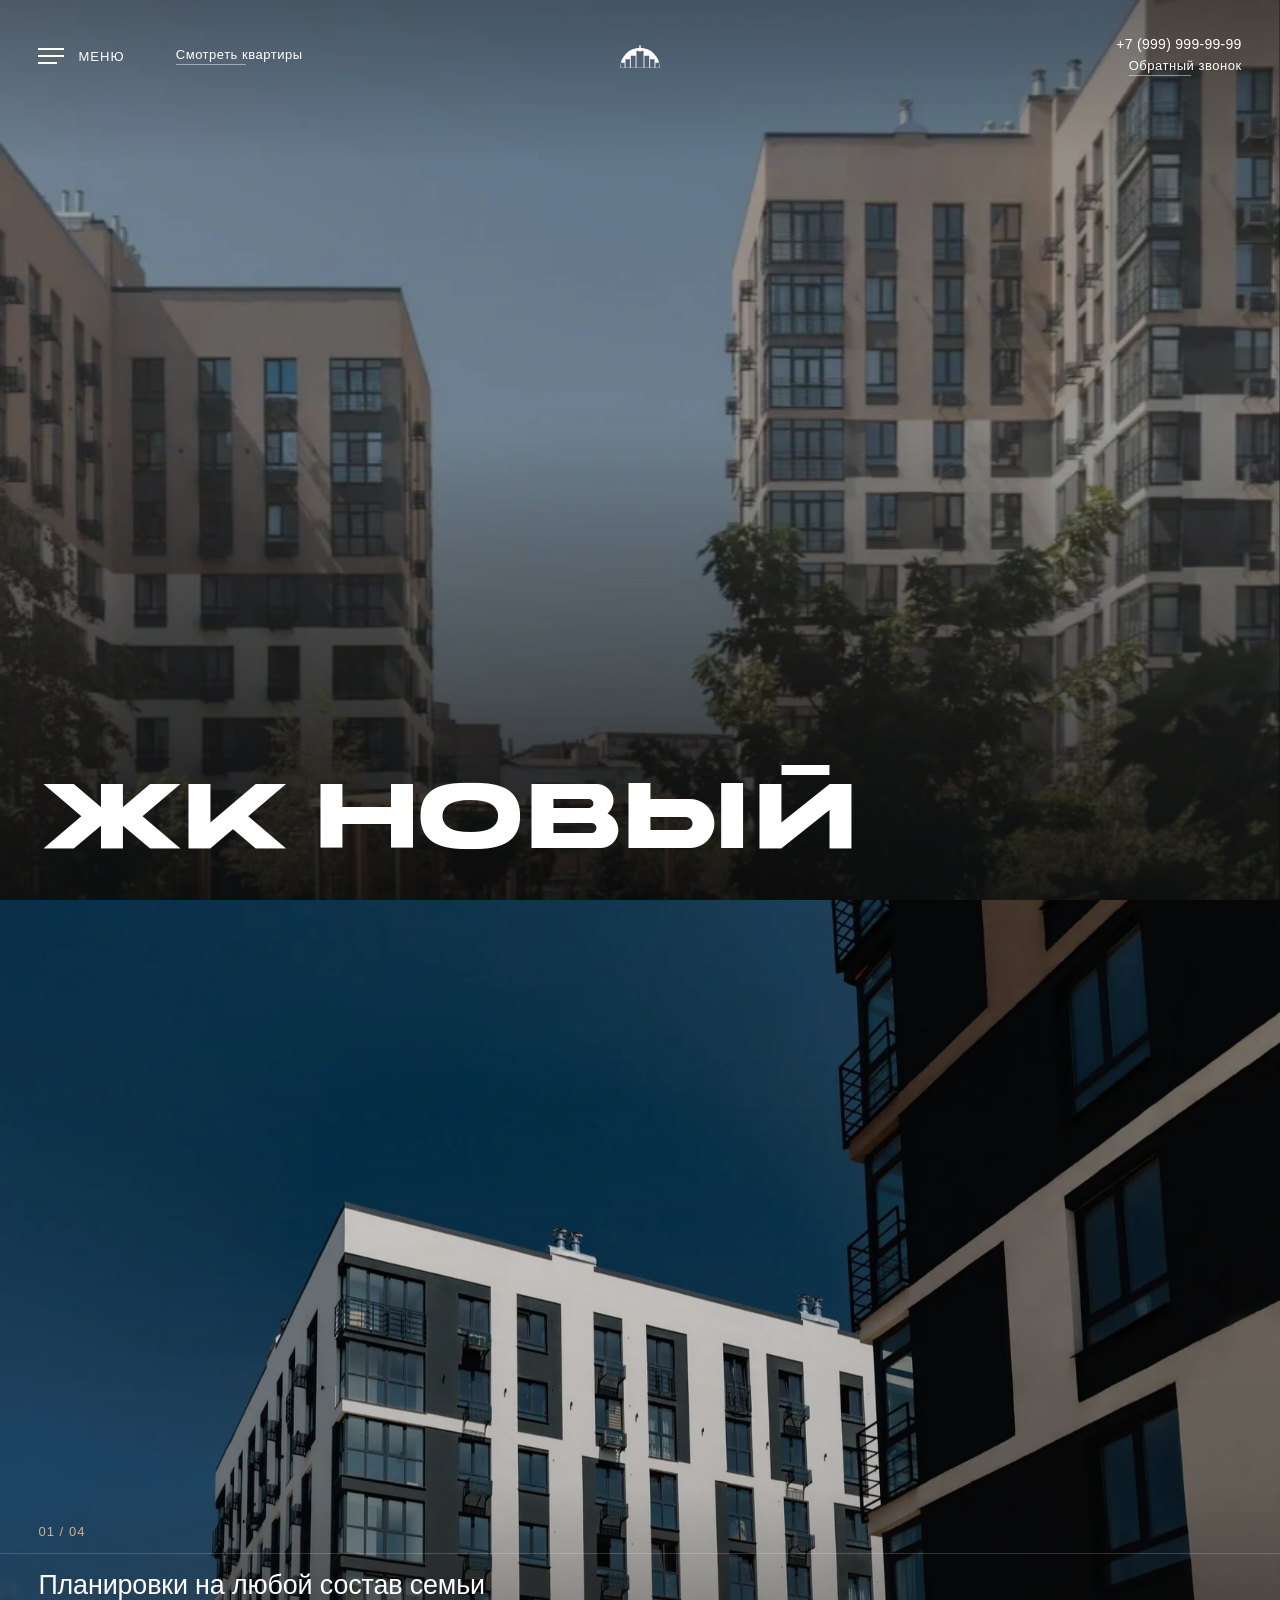
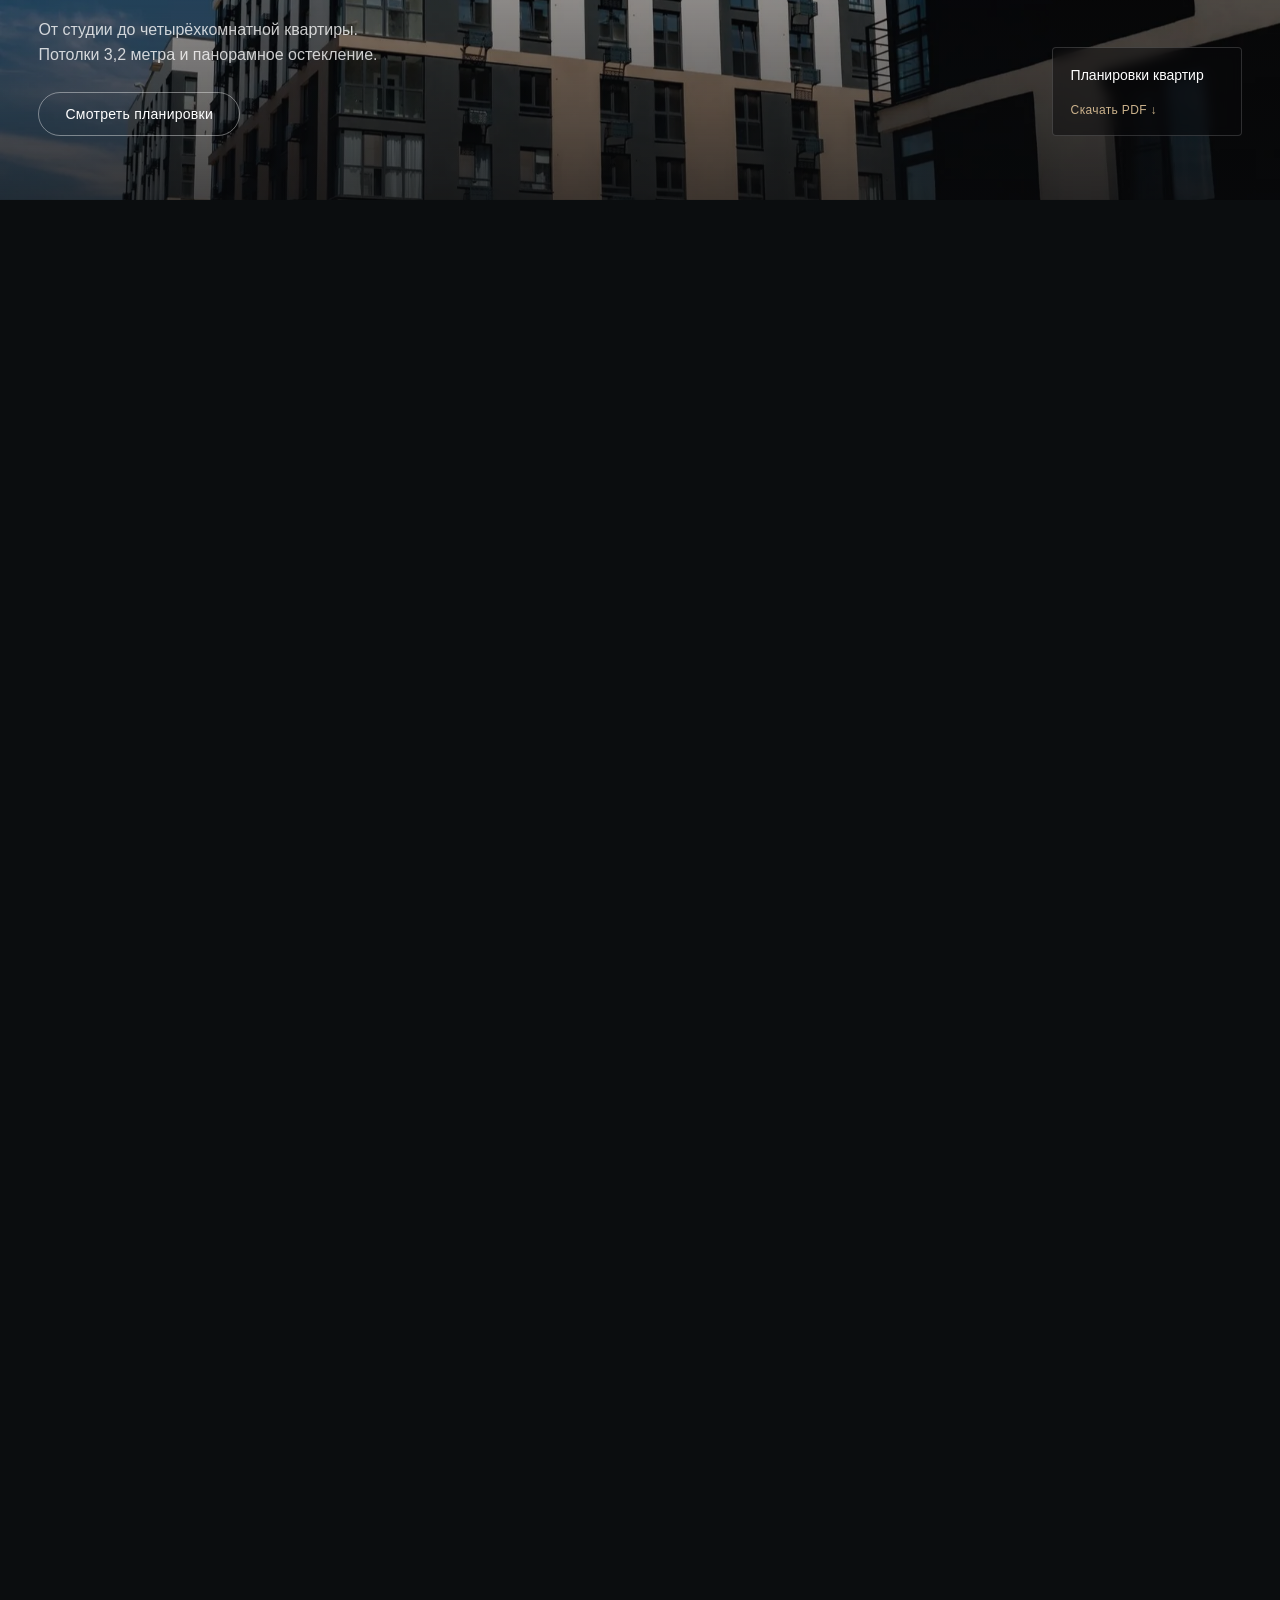
==== index.html @ 012fecab "Fix rule line position: put it back next to the index number Pulling the line out into a standalone " ====
<!DOCTYPE html>
<html lang="ru">
<head>
<meta charset="UTF-8">
<meta name="viewport" content="width=device-width, initial-scale=1.0">
<title>ЖК Новый</title>
<link rel="preconnect" href="https://fonts.googleapis.com">
<link rel="preconnect" href="https://fonts.gstatic.com" crossorigin>
<link href="https://fonts.googleapis.com/css2?family=Oswald:wght@400;500;700&display=swap" rel="stylesheet">
<link rel="stylesheet" href="css/style.css?v=14">
</head>
<body>

<section class="hero">
  <div class="hero__media">
    <img src="images/hero.webp" alt="ЖК Новый" class="hero__img">
    <div class="hero__overlay"></div>
  </div>

  <header class="header">
    <div class="header__group header__group--left reveal" style="--reveal-delay: 0.05s">
      <button class="menu-toggle" type="button" aria-label="Открыть меню">
        <span class="burger">
          <span class="burger__line"></span>
          <span class="burger__line"></span>
          <span class="burger__line"></span>
        </span>
        <span class="header__menu-label">Меню</span>
      </button>

      <a href="#apartments" class="header__link header__link--nav">Смотреть квартиры</a>
    </div>

    <a href="#" class="header__logo reveal" style="--reveal-delay: 0.15s" aria-label="ЖК Новый — на главную">
      <svg viewBox="0 0 100 60" fill="none" xmlns="http://www.w3.org/2000/svg">
        <mask id="skylineMask">
          <rect width="100" height="60" fill="#fff"/>
          <rect x="42" y="18" width="16" height="38" fill="#000"/>
          <rect x="29" y="29" width="11" height="27" fill="#000"/>
          <rect x="60" y="29" width="11" height="27" fill="#000"/>
          <rect x="17" y="37" width="10" height="19" fill="#000"/>
          <rect x="73" y="37" width="10" height="19" fill="#000"/>
          <rect x="6" y="45" width="9" height="11" fill="#000"/>
          <rect x="85" y="45" width="9" height="11" fill="#000"/>
        </mask>
        <path d="M5,56 A45,45 0 0 1 95,56 Z" fill="currentColor" mask="url(#skylineMask)"/>
        <rect x="48.5" y="5" width="3" height="15" fill="currentColor"/>
      </svg>
    </a>

    <div class="header__group header__group--right reveal" style="--reveal-delay: 0.05s">
      <a href="tel:+79999999999" class="header__phone">+7 (999) 999-99-99</a>
      <a href="#callback" class="header__link header__link--callback">Обратный звонок</a>
    </div>
  </header>

  <div class="hero__bottom">
    <h1 class="hero__title reveal" style="--reveal-delay: 0.25s">ЖК Новый</h1>
  </div>
</section>

<section class="scenes" id="scenes">
  <div class="scenes__viewport">

    <div class="scenes__photos">
      <div class="scene-photo" data-scene="0">
        <img src="images/scene-apartments.webp" alt="Фасад ЖК Новый" class="scene-photo__img">
      </div>
      <div class="scene-photo" data-scene="1">
        <img src="images/scene-courtyard.webp" alt="Двор ЖК Новый" class="scene-photo__img">
      </div>
      <div class="scene-photo" data-scene="2">
        <img src="images/scene-infrastructure.webp" alt="Лобби ЖК Новый" class="scene-photo__img">
      </div>
      <div class="scene-photo" data-scene="3">
        <img src="images/scene-location.webp" alt="Вид на комплекс ЖК Новый" class="scene-photo__img">
      </div>
      <div class="scenes__photos-overlay"></div>
    </div>

    <div class="scenes__info">
      <div class="scene-info" data-scene="0">
        <span class="scene-info__index">01 / 04</span>
        <span class="scene-info__rule"><span class="scene-info__rule-fill"></span></span>
        <h2 class="scene-info__title">Планировки на любой состав семьи</h2>
        <p class="scene-info__text">От студии до четырёхкомнатной квартиры. Потолки 3,2 метра и панорамное остекление.</p>
        <a href="#" class="scene-info__cta">Смотреть планировки</a>
      </div>
      <div class="scene-info" data-scene="1">
        <span class="scene-info__index">02 / 04</span>
        <span class="scene-info__rule"><span class="scene-info__rule-fill"></span></span>
        <h2 class="scene-info__title">Двор без машин</h2>
        <p class="scene-info__text">Закрытая территория, детские и спортивные площадки, променад и зоны отдыха под навесом.</p>
        <a href="#" class="scene-info__cta">Смотреть благоустройство</a>
      </div>
      <div class="scene-info" data-scene="2">
        <span class="scene-info__index">03 / 04</span>
        <span class="scene-info__rule"><span class="scene-info__rule-fill"></span></span>
        <h2 class="scene-info__title">Всё необходимое рядом</h2>
        <p class="scene-info__text">Школа и детский сад во дворе, супермаркет на первых этажах, фитнес-клуб и подземный паркинг.</p>
        <a href="#" class="scene-info__cta">Смотреть инфраструктуру</a>
      </div>
      <div class="scene-info" data-scene="3">
        <span class="scene-info__index">04 / 04</span>
        <span class="scene-info__rule"><span class="scene-info__rule-fill"></span></span>
        <h2 class="scene-info__title">В десяти минутах от центра</h2>
        <p class="scene-info__text">Рядом парк, набережная и станция метро — удобный выезд на три вылетные магистрали.</p>
        <a href="#" class="scene-info__cta">Смотреть на карте</a>
      </div>
    </div>

    <div class="scenes__cards">
      <a href="#" class="scene-card" data-scene="0">
        <span class="scene-card__title">Планировки квартир</span>
        <span class="scene-card__link">Скачать PDF ↓</span>
      </a>
      <a href="#" class="scene-card" data-scene="1">
        <span class="scene-card__title">Генплан двора</span>
        <span class="scene-card__link">Скачать PDF ↓</span>
      </a>
      <a href="#" class="scene-card" data-scene="2">
        <span class="scene-card__title">Социальные объекты</span>
        <span class="scene-card__link">Скачать PDF ↓</span>
      </a>
      <a href="#" class="scene-card" data-scene="3">
        <span class="scene-card__title">Схема проезда</span>
        <span class="scene-card__link">Скачать PDF ↓</span>
      </a>
    </div>

  </div>
</section>

<script src="js/script.js?v=14"></script>
</body>
</html>
---- css/style.css ----
@font-face {
  font-family: 'Onder';
  src: url('../fonts/Onder-Regular.woff2') format('woff2'),
       url('../fonts/Onder-Regular.woff') format('woff');
  font-weight: 400;
  font-style: normal;
  font-display: swap;
}

@font-face {
  font-family: 'Gilroy';
  src: url('../fonts/Gilroy-Regular.woff2') format('woff2'),
       url('../fonts/Gilroy-Regular.woff') format('woff');
  font-weight: 400;
  font-style: normal;
  font-display: swap;
}

@font-face {
  font-family: 'Gilroy';
  src: url('../fonts/Gilroy-Medium.woff2') format('woff2'),
       url('../fonts/Gilroy-Medium.woff') format('woff');
  font-weight: 500;
  font-style: normal;
  font-display: swap;
}

:root {
  --color-white: #ffffff;
  --color-black: #0b0d0f;
  --color-stone: #cbb28c;
  --font-heading: 'Onder', 'Oswald', 'Arial Narrow', sans-serif;
  --font-body: 'Gilroy', -apple-system, BlinkMacSystemFont, 'Segoe UI', sans-serif;
  --container-pad: clamp(20px, 3vw, 48px);
  --ease-out: cubic-bezier(0.16, 1, 0.3, 1);
}

* {
  margin: 0;
  padding: 0;
  box-sizing: border-box;
}

html {
  width: 100%;
  overflow-x: hidden;
}

body {
  font-family: var(--font-body);
  background: var(--color-black);
  color: var(--color-white);
  -webkit-font-smoothing: antialiased;
}

a {
  color: inherit;
  text-decoration: none;
}

button {
  font: inherit;
  color: inherit;
  background: none;
  border: none;
  cursor: pointer;
}

:focus-visible {
  outline: 2px solid var(--color-stone);
  outline-offset: 4px;
}

.hero {
  position: relative;
  min-height: 100vh;
  display: flex;
  flex-direction: column;
  justify-content: flex-end;
  overflow: hidden;
}

.hero__media {
  position: absolute;
  inset: 0;
  z-index: 0;
}

.hero__img {
  width: 100%;
  height: 100%;
  object-fit: cover;
  object-position: center 20%;
  transform: scale(1.08);
  animation: kenburns 22s var(--ease-out) forwards;
}

@media (max-width: 680px) {
  .hero__img {
    object-position: 70% 30%;
  }
}

@keyframes kenburns {
  from {
    transform: scale(1.08);
  }
  to {
    transform: scale(1);
  }
}

.hero__overlay {
  position: absolute;
  inset: 0;
  background:
    radial-gradient(120% 90% at 50% 100%, rgba(0, 0, 0, 0.32), rgba(0, 0, 0, 0) 60%),
    linear-gradient(
      to top,
      rgba(8, 9, 11, 0.72) 0%,
      rgba(8, 9, 11, 0.32) 24%,
      rgba(8, 9, 11, 0) 52%
    ),
    linear-gradient(to bottom, rgba(0, 0, 0, 0.28) 0%, rgba(0, 0, 0, 0) 18%);
}

@media (prefers-reduced-motion: reduce) {
  .hero__img {
    animation: none;
    transform: scale(1);
  }
}

.header {
  position: absolute;
  top: 0;
  left: 0;
  right: 0;
  z-index: 2;
  display: flex;
  align-items: center;
  justify-content: space-between;
  gap: 24px;
  padding: clamp(20px, 3vw, 36px) var(--container-pad) 0;
}

.header__group {
  display: flex;
  align-items: center;
  gap: clamp(24px, 4vw, 56px);
  flex: 1;
}

.header__group--right {
  justify-content: flex-end;
  text-align: right;
}

.menu-toggle {
  display: flex;
  align-items: center;
  gap: 14px;
}

.burger {
  display: flex;
  flex-direction: column;
  justify-content: center;
  gap: 5px;
  width: 26px;
}

.burger__line {
  display: block;
  height: 2px;
  width: 100%;
  background: var(--color-white);
}

.burger__line:last-child {
  width: 70%;
}

.header__menu-label {
  font-size: 13px;
  font-weight: 500;
  letter-spacing: 0.08em;
  text-transform: uppercase;
}

.header__link {
  position: relative;
  display: inline-block;
  font-size: 13px;
  font-weight: 500;
  letter-spacing: 0.04em;
  white-space: nowrap;
  padding-bottom: 3px;
}

.header__link::after {
  content: '';
  position: absolute;
  left: 0;
  right: 0;
  bottom: 0;
  height: 1px;
  background: currentColor;
  transform: scaleX(0.55);
  transform-origin: left;
  opacity: 0.45;
  transition: transform 0.35s var(--ease-out), opacity 0.35s var(--ease-out), background-color 0.35s ease;
}

.header__link:hover::after,
.header__link:focus-visible::after {
  transform: scaleX(1);
  opacity: 1;
  background: var(--color-stone);
}

.header__link--nav {
  display: none;
}

@media (min-width: 680px) {
  .header__link--nav {
    display: inline-block;
  }
}

.header__logo {
  flex-shrink: 0;
  color: var(--color-white);
  display: flex;
  align-items: center;
  transition: color 0.3s ease, transform 0.3s var(--ease-out);
}

.header__logo:hover,
.header__logo:focus-visible {
  color: var(--color-stone);
  transform: translateY(-1px);
}

.header__logo svg {
  width: clamp(32px, 4vw, 44px);
  height: auto;
}

.menu-toggle {
  transition: color 0.3s ease;
}

.menu-toggle:hover,
.menu-toggle:focus-visible {
  color: var(--color-stone);
}

.menu-toggle:hover .burger__line,
.menu-toggle:focus-visible .burger__line {
  background: var(--color-stone);
}

.burger__line {
  transition: background-color 0.3s ease;
}

.header__phone {
  font-size: 14px;
  font-weight: 500;
  letter-spacing: 0.02em;
  white-space: nowrap;
}

.header__group--right .header__phone {
  display: block;
}

.header__group--right .header__link--callback {
  display: none;
}

@media (min-width: 560px) {
  .header__group--right {
    flex-direction: column;
    align-items: flex-end;
    gap: 6px;
  }

  .header__group--right .header__link--callback {
    display: inline-block;
  }
}

.hero__bottom {
  position: relative;
  z-index: 1;
  padding: 0 var(--container-pad) clamp(28px, 5vw, 56px);
}

.hero__title {
  font-family: var(--font-heading);
  font-weight: 400;
  text-transform: uppercase;
  color: var(--color-white);
  line-height: 0.86;
  letter-spacing: -0.01em;
  font-size: clamp(18px, 4.3vw, 96px);
  white-space: nowrap;
}

.reveal {
  opacity: 0;
  transform: translateY(18px);
  animation: reveal 0.9s var(--ease-out) forwards;
  animation-delay: var(--reveal-delay, 0s);
}

@keyframes reveal {
  to {
    opacity: 1;
    transform: translateY(0);
  }
}

@media (prefers-reduced-motion: reduce) {
  .reveal {
    opacity: 1;
    transform: none;
    animation: none;
  }
}

.scenes {
  position: relative;
  background: var(--color-black);
}

.scenes__viewport {
  position: relative;
  display: grid;
  grid-template-columns: 1fr;
  grid-template-rows: repeat(4, 100vh);
}

/* Base/fallback (no JS, or prefers-reduced-motion): a simple grid where each
   scene's photo and text share one row and overlap within it — four plain
   stacked full-height sections, nothing pinned or animated. The enhanced
   pinned+sliding version below only switches on once JS confirms motion
   is wanted. */
.scenes__photos,
.scenes__info,
.scenes__cards {
  display: contents;
}

[data-scene="0"] { grid-row: 1; grid-column: 1; }
[data-scene="1"] { grid-row: 2; grid-column: 1; }
[data-scene="2"] { grid-row: 3; grid-column: 1; }
[data-scene="3"] { grid-row: 4; grid-column: 1; }

.scene-photo {
  position: relative;
  z-index: 0;
}

.scene-photo__img {
  width: 100%;
  height: 100%;
  object-fit: cover;
  object-position: center 35%;
}

.scenes__photos-overlay {
  display: none;
}

.scene-info {
  position: relative;
  z-index: 1;
  display: flex;
  flex-direction: column;
  justify-content: flex-end;
  gap: 14px;
  max-width: 820px;
  padding: 0 var(--container-pad) clamp(32px, 6vw, 64px);
  background: linear-gradient(to top, rgba(8, 9, 11, 0.75) 0%, rgba(8, 9, 11, 0.25) 35%, rgba(8, 9, 11, 0.1) 100%);
}

.scene-info__index {
  font-size: 13px;
  font-weight: 500;
  letter-spacing: 0.08em;
  color: var(--color-stone);
}

.scene-info__rule {
  display: block;
  width: 100vw;
  margin-left: calc(-1 * var(--container-pad));
  height: 1px;
  background: rgba(255, 255, 255, 0.18);
  overflow: hidden;
}

.scene-info__rule-fill {
  display: block;
  width: 100%;
  height: 100%;
  background: var(--color-stone);
  transform: scaleX(0);
  transform-origin: left;
}

.scene-info__title {
  font-family: var(--font-body);
  font-weight: 500;
  font-size: clamp(22px, 2.1vw, 32px);
  line-height: 1.3;
  letter-spacing: -0.005em;
  overflow-wrap: break-word;
}

.scene-info__text {
  font-size: 16px;
  line-height: 1.6;
  color: rgba(255, 255, 255, 0.78);
  max-width: 42ch;
}

.scene-info__cta {
  display: inline-flex;
  align-items: center;
  width: fit-content;
  margin-top: 10px;
  padding: 13px 26px;
  border: 1px solid rgba(255, 255, 255, 0.4);
  border-radius: 999px;
  font-size: 14px;
  font-weight: 500;
  letter-spacing: 0.02em;
  transition: background-color 0.3s ease, border-color 0.3s ease, color 0.3s ease;
}

.scene-info__cta:hover,
.scene-info__cta:focus-visible {
  background: var(--color-stone);
  border-color: var(--color-stone);
  color: var(--color-black);
}

.scene-card {
  position: relative;
  z-index: 1;
  align-self: end;
  justify-self: end;
  margin: 0 var(--container-pad) clamp(32px, 6vw, 64px) 0;
  display: none;
  flex-direction: column;
  gap: 18px;
  width: 190px;
  padding: 18px;
  background: rgba(8, 9, 11, 0.5);
  backdrop-filter: blur(6px);
  border: 1px solid rgba(255, 255, 255, 0.16);
  border-radius: 4px;
  transition: border-color 0.3s ease, background-color 0.3s ease;
}

.scene-card:hover,
.scene-card:focus-visible {
  border-color: var(--color-stone);
  background: rgba(8, 9, 11, 0.7);
}

.scene-card__title {
  font-size: 14px;
  font-weight: 500;
  line-height: 1.35;
}

.scene-card__link {
  font-size: 12px;
  letter-spacing: 0.03em;
  color: var(--color-stone);
}

@media (min-width: 720px) {
  .scene-card {
    display: flex;
  }
}

@media (prefers-reduced-motion: no-preference) {
  /* Enhanced: one pinned viewport for the whole 4-scene journey. Photos
     slide up to cover one another (no fading); the index/title/body/CTA
     and the progress line live in a single fixed-position overlay that
     just crossfades between each scene's copy — never moves, never
     resets. JS adds .scenes--pinned once it has confirmed this is safe. */
  .scenes--pinned {
    height: calc(100vh * var(--scene-count, 4) * 1.6);
  }

  .scenes--pinned .scenes__viewport {
    display: block;
    position: sticky;
    top: 0;
    height: 100vh;
    overflow: hidden;
  }

  .scenes--pinned .scenes__photos,
  .scenes--pinned .scenes__info,
  .scenes--pinned .scenes__cards {
    display: block;
  }

  .scenes--pinned .scenes__photos {
    position: absolute;
    inset: 0;
    z-index: 0;
  }

  .scenes--pinned .scene-photo {
    position: absolute;
    inset: 0;
    transform: translateY(100%);
    will-change: transform;
  }

  .scenes--pinned .scene-photo[data-scene="0"] {
    transform: translateY(0);
  }

  .scenes--pinned .scenes__photos-overlay {
    display: block;
    position: absolute;
    inset: 0;
    z-index: 1;
    background: linear-gradient(to top, rgba(8, 9, 11, 0.75) 0%, rgba(8, 9, 11, 0.25) 35%, rgba(8, 9, 11, 0.1) 100%);
  }

.scenes--pinned .scenes__info {
    position: absolute;
    z-index: 2;
    inset: 0;
  }

  .scenes--pinned .scene-info {
    position: absolute;
    inset: 0;
    background: none;
    opacity: 0;
    will-change: opacity;
  }

  .scenes--pinned .scene-info[data-scene="0"] {
    opacity: 1;
  }

  .scenes--pinned .scenes__cards {
    position: absolute;
    z-index: 2;
    inset: 0;
  }

  .scenes--pinned .scene-card {
    position: absolute;
    inset: 0;
    margin: 0;
    align-self: auto;
    justify-self: auto;
    right: var(--container-pad);
    bottom: clamp(32px, 6vw, 64px);
    left: auto;
    top: auto;
    width: 190px;
    height: fit-content;
    opacity: 0;
    will-change: opacity;
  }

  .scenes--pinned .scene-card[data-scene="0"] {
    opacity: 1;
  }
}

@media (max-width: 680px) {
  .header {
    flex-wrap: wrap;
    row-gap: 16px;
  }

  .header__group--left,
  .header__group--right {
    flex: none;
  }

  .header__group--left {
    order: 1;
  }

  .header__logo {
    order: 2;
    margin-left: auto;
  }

  .header__group--right {
    order: 3;
    flex-basis: 100%;
    justify-content: flex-end;
  }

  .header__menu-label {
    margin-left: 0;
  }
}
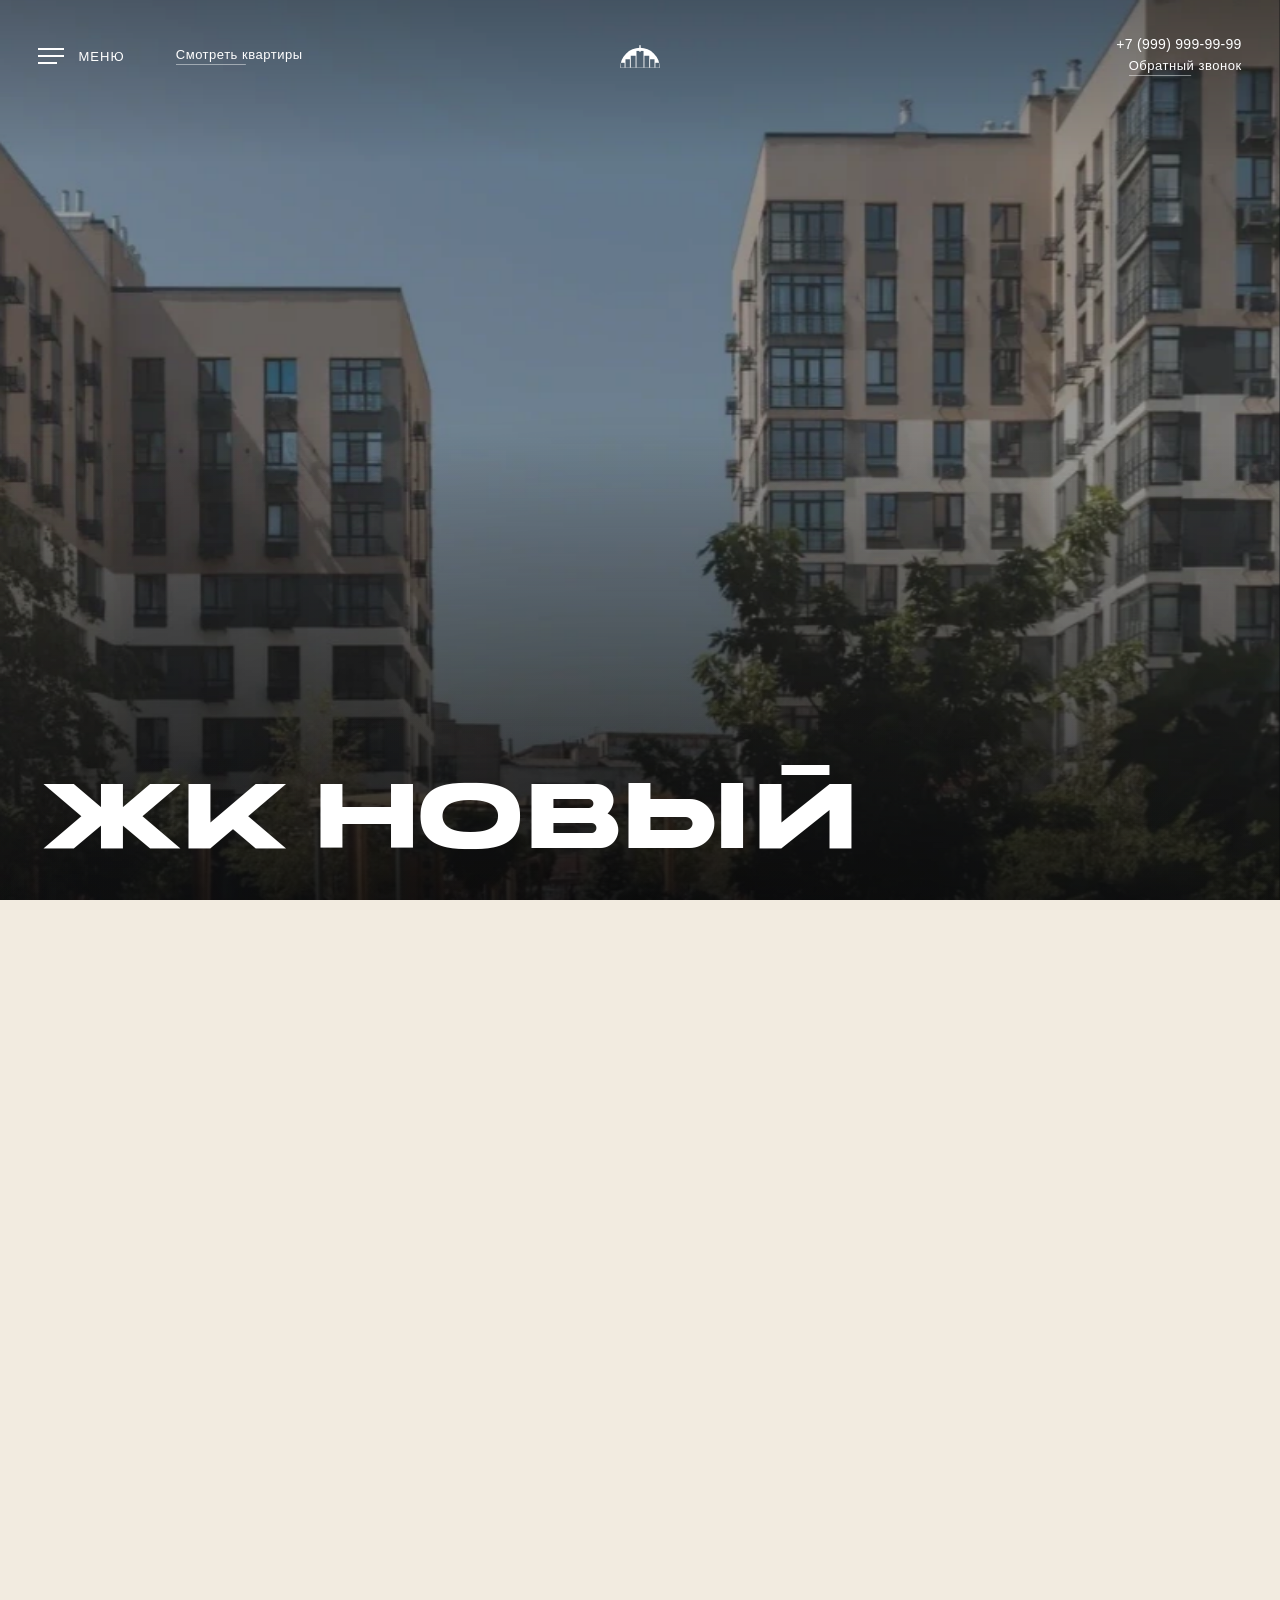
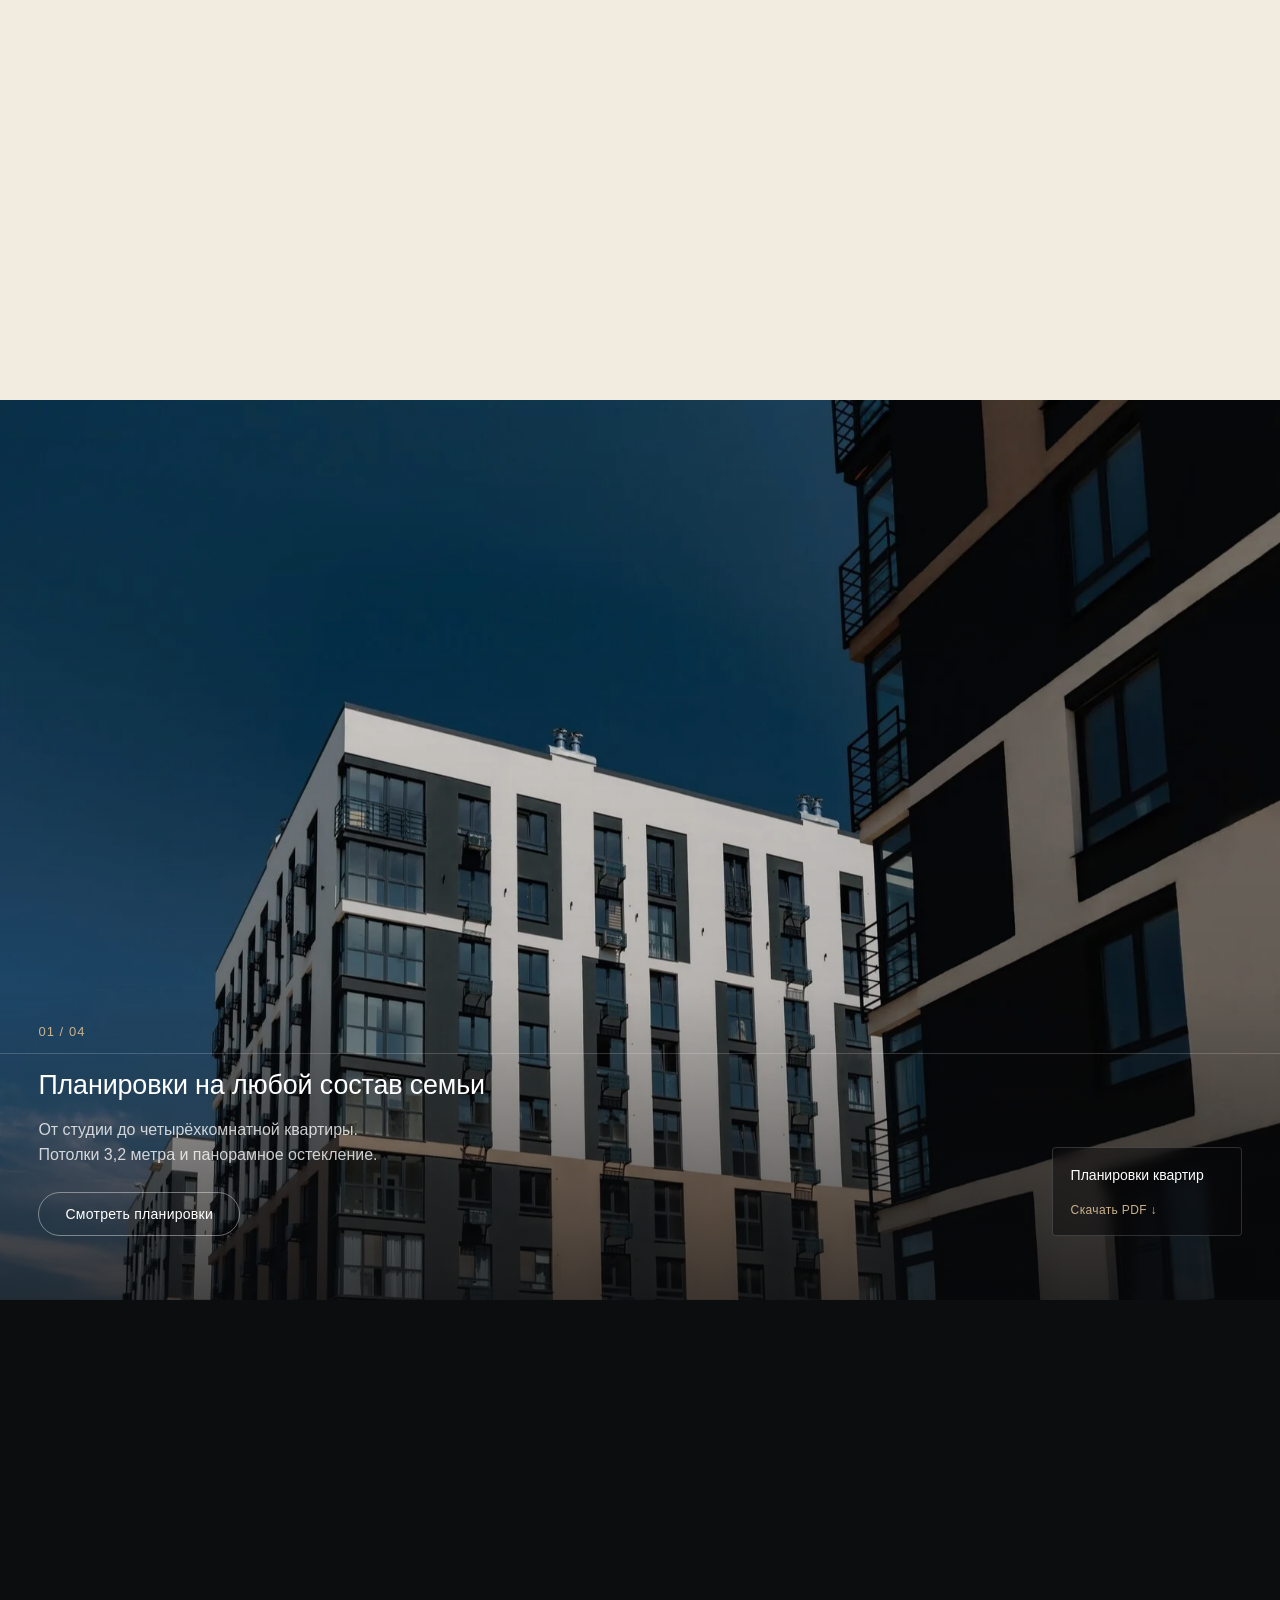
==== commit fcabeb07: "Add editorial section (block 2): shrinking dual-photo scroll moments New section between the hero an" ====
--- a/index.html
+++ b/index.html
@@ -7,7 +7,7 @@
 <link rel="preconnect" href="https://fonts.googleapis.com">
 <link rel="preconnect" href="https://fonts.gstatic.com" crossorigin>
 <link href="https://fonts.googleapis.com/css2?family=Oswald:wght@400;500;700&display=swap" rel="stylesheet">
-<link rel="stylesheet" href="css/style.css?v=14">
+<link rel="stylesheet" href="css/style.css?v=18">
 </head>
 <body>
 
@@ -56,6 +56,32 @@
 
   <div class="hero__bottom">
     <h1 class="hero__title reveal" style="--reveal-delay: 0.25s">ЖК Новый</h1>
+  </div>
+</section>
+
+<section class="editorial" id="editorial">
+  <div class="editorial__viewport">
+
+    <div class="editorial__moment" data-moment="0">
+      <div class="editorial__media editorial__media--a">
+        <img src="images/scene-apartments.webp" alt="Фасад ЖК Новый" class="editorial__img">
+      </div>
+      <div class="editorial__media editorial__media--b">
+        <img src="images/scene-location.webp" alt="Комплекс ЖК Новый" class="editorial__img">
+      </div>
+      <p class="editorial__text editorial__text--center">Фасад собран из тёплого камня и тёмного металла — глубокие лоджии дарят каждой квартире собственный кадр города.</p>
+    </div>
+
+    <div class="editorial__moment" data-moment="1">
+      <div class="editorial__media editorial__media--a">
+        <img src="images/scene-courtyard.webp" alt="Двор ЖК Новый" class="editorial__img">
+      </div>
+      <div class="editorial__media editorial__media--b">
+        <img src="images/scene-infrastructure.webp" alt="Лобби ЖК Новый" class="editorial__img">
+      </div>
+      <p class="editorial__text editorial__text--left">Двор спроектирован как продолжение дома: закрытый периметр, разновысотное озеленение и маршруты, которые нигде не пересекаются с проездом машин.</p>
+    </div>
+
   </div>
 </section>
 
@@ -131,6 +157,6 @@
   </div>
 </section>
 
-<script src="js/script.js?v=14"></script>
+<script src="js/script.js?v=18"></script>
 </body>
 </html>
--- a/css/style.css
+++ b/css/style.css
@@ -29,6 +29,8 @@
   --color-white: #ffffff;
   --color-black: #0b0d0f;
   --color-stone: #cbb28c;
+  --color-cream: #f2ebe0;
+  --color-ink: #211e19;
   --font-heading: 'Onder', 'Oswald', 'Arial Narrow', sans-serif;
   --font-body: 'Gilroy', -apple-system, BlinkMacSystemFont, 'Segoe UI', sans-serif;
   --container-pad: clamp(20px, 3vw, 48px);
@@ -329,6 +331,132 @@
     opacity: 1;
     transform: none;
     animation: none;
+  }
+}
+
+.editorial {
+  position: relative;
+  background: var(--color-cream);
+  color: var(--color-ink);
+}
+
+.editorial__viewport {
+  position: relative;
+}
+
+/* Base/fallback (no JS, prefers-reduced-motion): two plain stacked photos
+   per moment, full width, text between them. No pinning, no scale, no
+   animation. */
+.editorial__moment {
+  display: flex;
+  flex-direction: column;
+}
+
+.editorial__media {
+  position: relative;
+  height: 70vh;
+}
+
+.editorial__img {
+  width: 100%;
+  height: 100%;
+  object-fit: cover;
+}
+
+.editorial__text {
+  padding: clamp(40px, 6vw, 72px) var(--container-pad);
+  font-size: clamp(20px, 2.4vw, 30px);
+  line-height: 1.5;
+  font-style: italic;
+  max-width: 50ch;
+}
+
+.editorial__text--center {
+  margin: 0 auto;
+  text-align: center;
+}
+
+@media (prefers-reduced-motion: no-preference) {
+  .editorial--pinned {
+    height: calc(100vh * var(--moment-count, 2) * 1.5);
+  }
+
+  .editorial--pinned .editorial__viewport {
+    position: sticky;
+    top: 0;
+    height: 100vh;
+    overflow: hidden;
+  }
+
+  .editorial--pinned .editorial__moment {
+    position: absolute;
+    inset: 0;
+    display: block;
+    opacity: 0;
+    will-change: opacity;
+  }
+
+  .editorial--pinned .editorial__moment[data-moment="0"] {
+    opacity: 1;
+  }
+
+  .editorial--pinned .editorial__media {
+    position: absolute;
+    will-change: transform;
+  }
+
+  .editorial--pinned .editorial__media--a {
+    left: var(--container-pad);
+    bottom: var(--container-pad);
+    width: 30vw;
+    height: 46vh;
+  }
+
+  .editorial--pinned .editorial__media--b {
+    right: 0;
+    top: 0;
+    width: 38vw;
+    height: 100vh;
+  }
+
+  .editorial--pinned .editorial__text {
+    position: absolute;
+    opacity: 0;
+    will-change: opacity, transform;
+    padding: 0;
+  }
+
+  .editorial--pinned .editorial__text--center {
+    left: 50%;
+    top: 50%;
+    width: min(560px, 50vw);
+    transform: translate(-50%, -50%);
+    text-align: center;
+  }
+
+  .editorial--pinned .editorial__text--left {
+    left: var(--container-pad);
+    top: 18%;
+    width: min(420px, 30vw);
+  }
+}
+
+@media (max-width: 860px) {
+  .editorial--pinned .editorial__media--a {
+    width: 44vw;
+    height: 34vh;
+  }
+
+  .editorial--pinned .editorial__media--b {
+    width: 56vw;
+  }
+
+  .editorial--pinned .editorial__text--center {
+    width: min(420px, 78vw);
+  }
+
+  .editorial--pinned .editorial__text--left {
+    width: min(360px, 60vw);
   }
 }
 
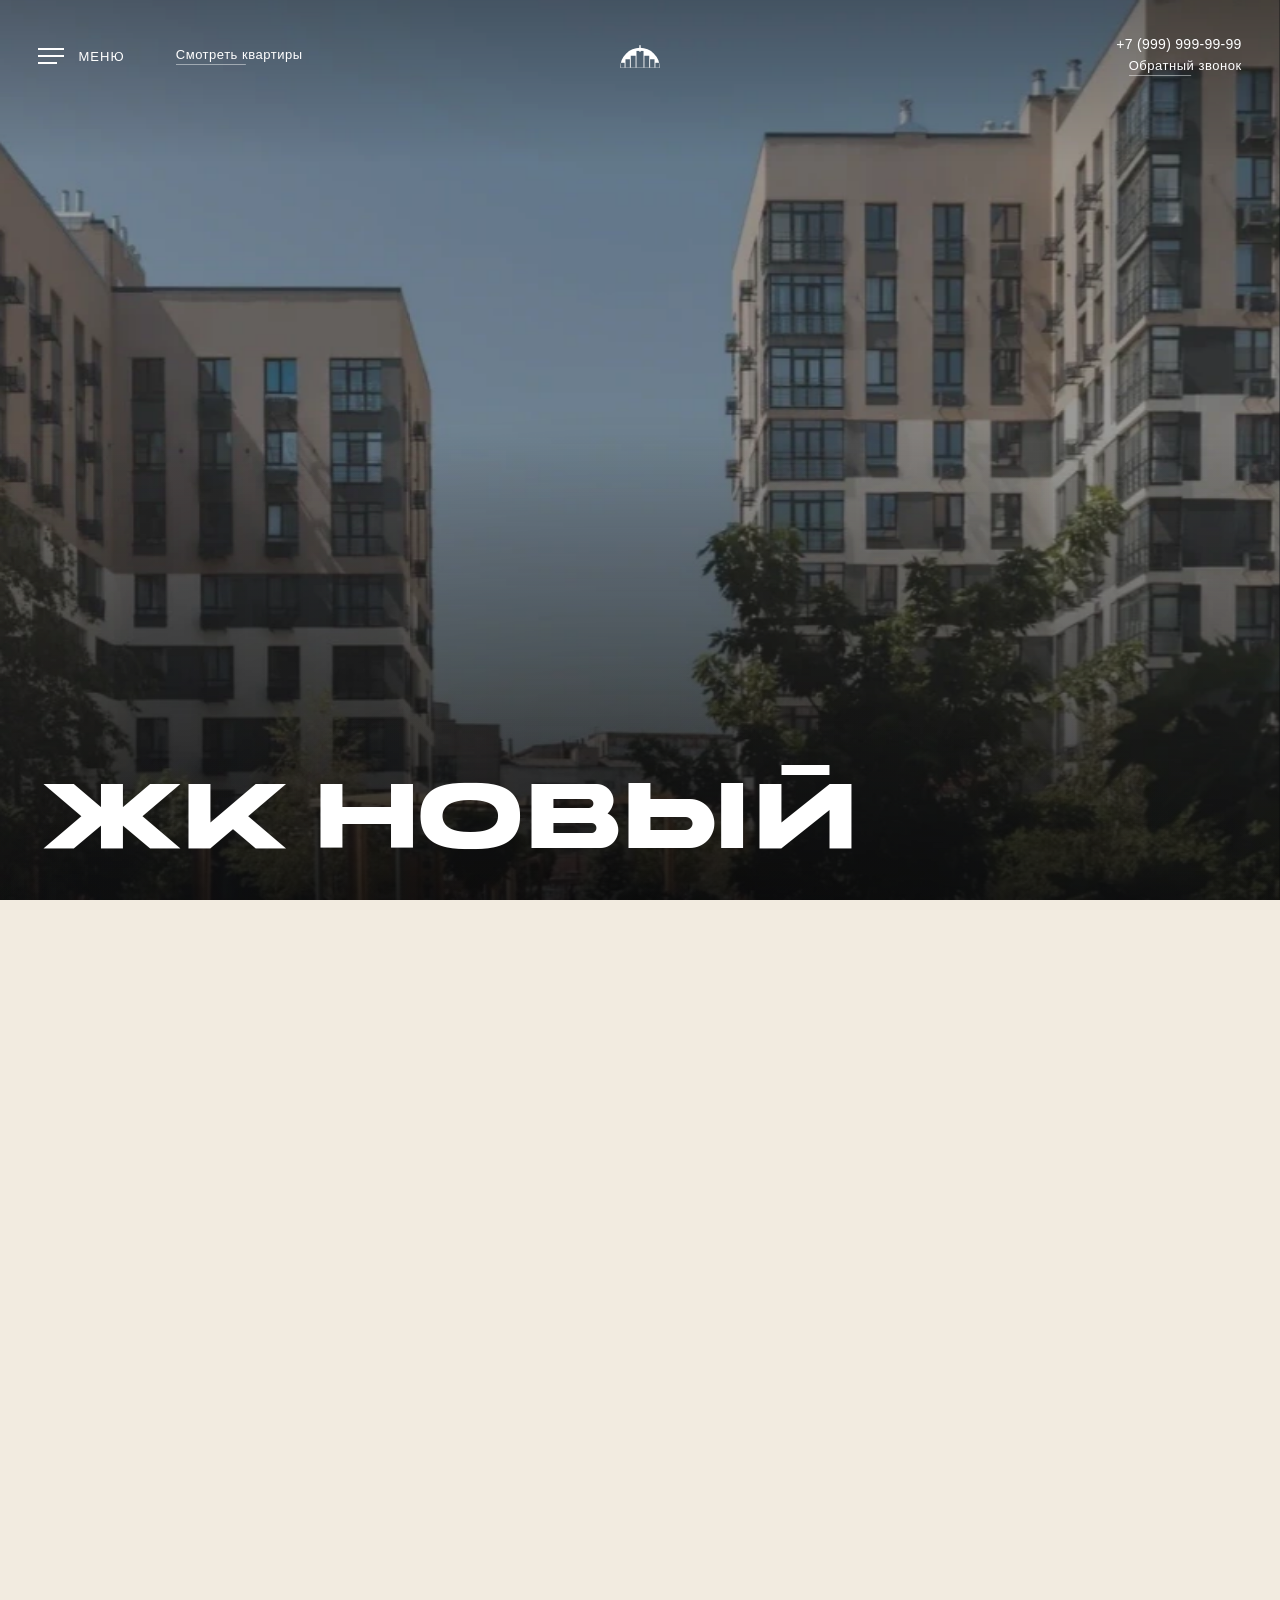
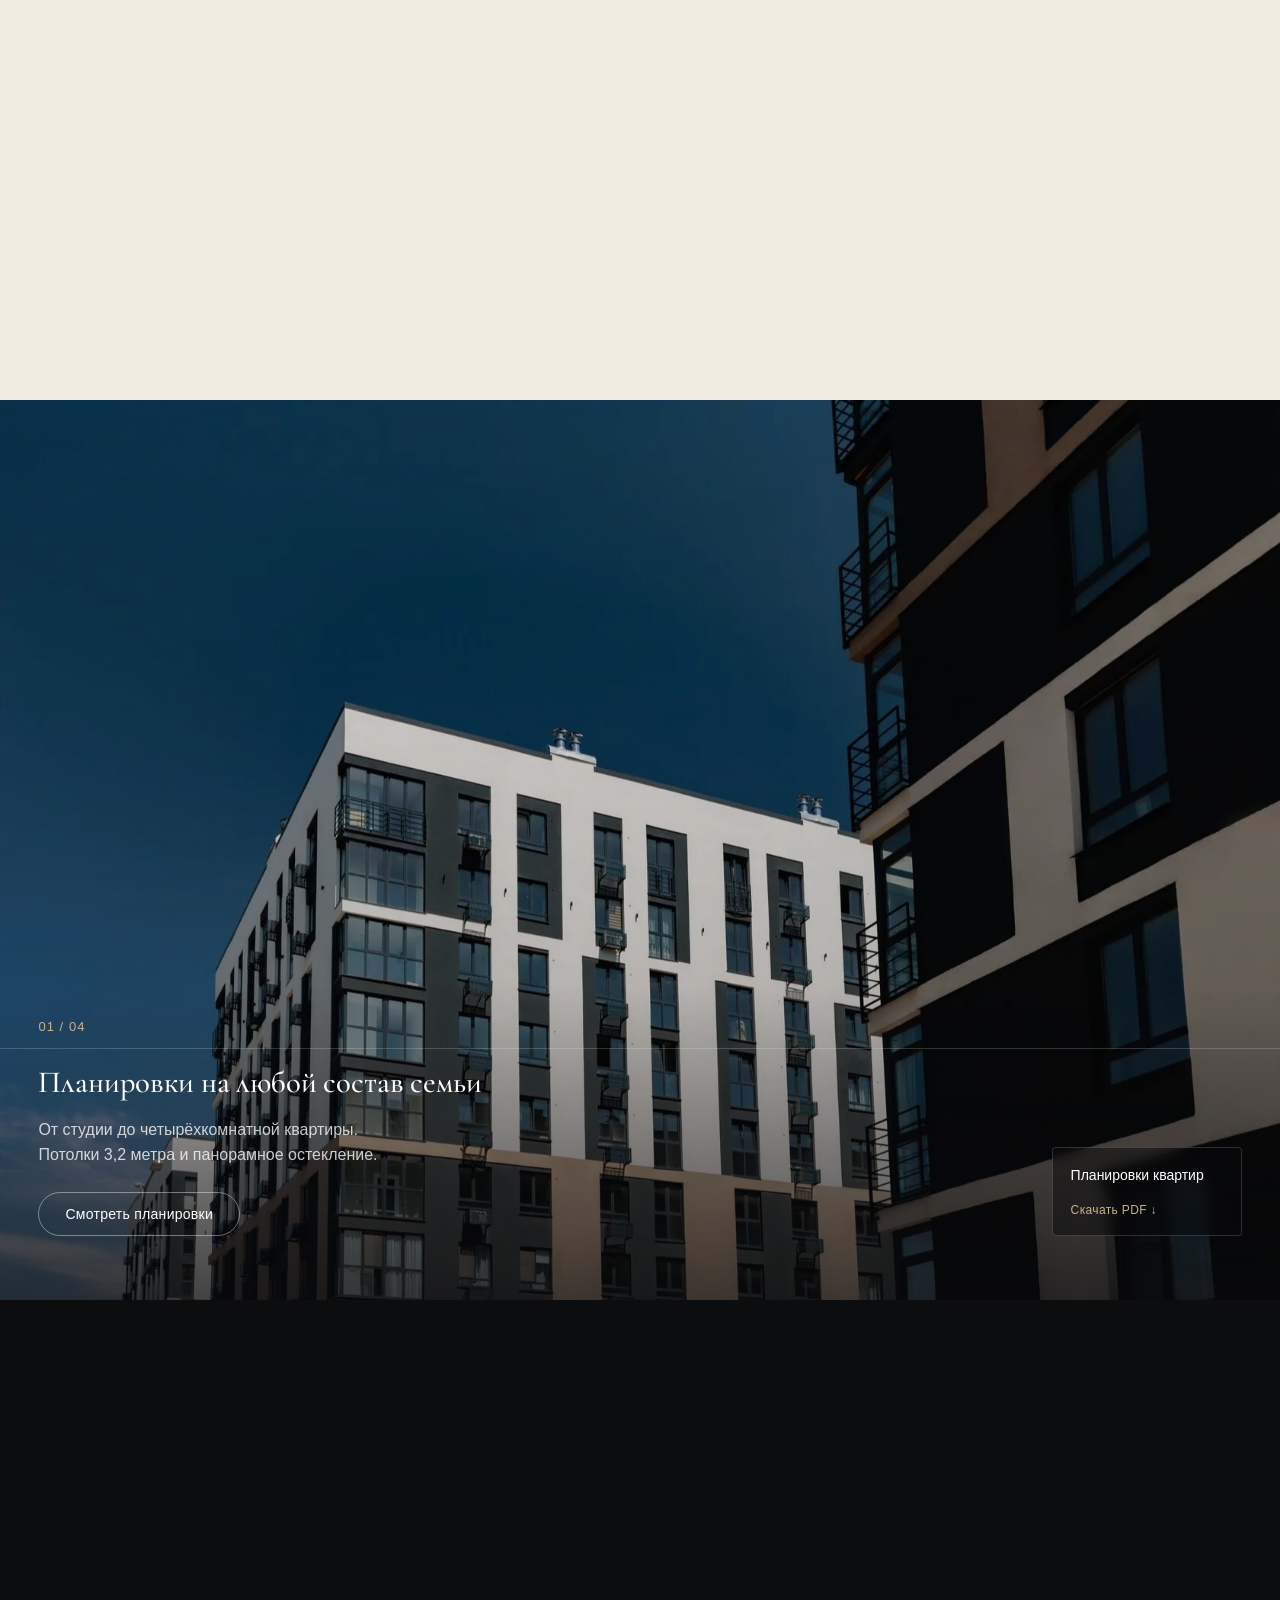
==== commit 9bc7262f: "Add serif typeface for editorial/gallery text, unify easing curve Brings the overall feel closer to " ====
--- a/index.html
+++ b/index.html
@@ -6,8 +6,8 @@
 <title>ЖК Новый</title>
 <link rel="preconnect" href="https://fonts.googleapis.com">
 <link rel="preconnect" href="https://fonts.gstatic.com" crossorigin>
-<link href="https://fonts.googleapis.com/css2?family=Oswald:wght@400;500;700&display=swap" rel="stylesheet">
-<link rel="stylesheet" href="css/style.css?v=18">
+<link href="https://fonts.googleapis.com/css2?family=Oswald:wght@400;500;700&family=Cormorant+Garamond:ital,wght@0,500;0,600;1,500;1,600&display=swap" rel="stylesheet">
+<link rel="stylesheet" href="css/style.css?v=19">
 </head>
 <body>
 
@@ -157,6 +157,6 @@
   </div>
 </section>
 
-<script src="js/script.js?v=18"></script>
+<script src="js/script.js?v=19"></script>
 </body>
 </html>
--- a/css/style.css
+++ b/css/style.css
@@ -34,7 +34,8 @@
   --font-heading: 'Onder', 'Oswald', 'Arial Narrow', sans-serif;
   --font-body: 'Gilroy', -apple-system, BlinkMacSystemFont, 'Segoe UI', sans-serif;
   --container-pad: clamp(20px, 3vw, 48px);
-  --ease-out: cubic-bezier(0.16, 1, 0.3, 1);
+  --ease-out: cubic-bezier(0.25, 0.74, 0.22, 0.99);
+  --font-serif: 'Cormorant Garamond', 'Times New Roman', serif;
 }
 
 * {
@@ -211,7 +212,7 @@
   transform: scaleX(0.55);
   transform-origin: left;
   opacity: 0.45;
-  transition: transform 0.35s var(--ease-out), opacity 0.35s var(--ease-out), background-color 0.35s ease;
+  transition: transform 0.35s var(--ease-out), opacity 0.35s var(--ease-out), background-color 0.35s var(--ease-out);
 }
 
 .header__link:hover::after,
@@ -236,7 +237,7 @@
   color: var(--color-white);
   display: flex;
   align-items: center;
-  transition: color 0.3s ease, transform 0.3s var(--ease-out);
+  transition: color 0.3s var(--ease-out), transform 0.3s var(--ease-out);
 }
 
 .header__logo:hover,
@@ -251,7 +252,7 @@
 }
 
 .menu-toggle {
-  transition: color 0.3s ease;
+  transition: color 0.3s var(--ease-out);
 }
 
 .menu-toggle:hover,
@@ -265,7 +266,7 @@
 }
 
 .burger__line {
-  transition: background-color 0.3s ease;
+  transition: background-color 0.3s var(--ease-out);
 }
 
 .header__phone {
@@ -364,9 +365,11 @@
 }
 
 .editorial__text {
+  font-family: var(--font-serif);
   padding: clamp(40px, 6vw, 72px) var(--container-pad);
-  font-size: clamp(20px, 2.4vw, 30px);
-  line-height: 1.5;
+  font-size: clamp(22px, 2.6vw, 32px);
+  font-weight: 500;
+  line-height: 1.45;
   font-style: italic;
   max-width: 50ch;
 }
@@ -542,9 +545,9 @@
 }
 
 .scene-info__title {
-  font-family: var(--font-body);
-  font-weight: 500;
-  font-size: clamp(22px, 2.1vw, 32px);
+  font-family: var(--font-serif);
+  font-weight: 500;
+  font-size: clamp(24px, 2.4vw, 36px);
   line-height: 1.3;
   letter-spacing: -0.005em;
   overflow-wrap: break-word;
@@ -568,7 +571,7 @@
   font-size: 14px;
   font-weight: 500;
   letter-spacing: 0.02em;
-  transition: background-color 0.3s ease, border-color 0.3s ease, color 0.3s ease;
+  transition: background-color 0.3s var(--ease-out), border-color 0.3s var(--ease-out), color 0.3s var(--ease-out);
 }
 
 .scene-info__cta:hover,
@@ -593,7 +596,7 @@
   backdrop-filter: blur(6px);
   border: 1px solid rgba(255, 255, 255, 0.16);
   border-radius: 4px;
-  transition: border-color 0.3s ease, background-color 0.3s ease;
+  transition: border-color 0.3s var(--ease-out), background-color 0.3s var(--ease-out);
 }
 
 .scene-card:hover,
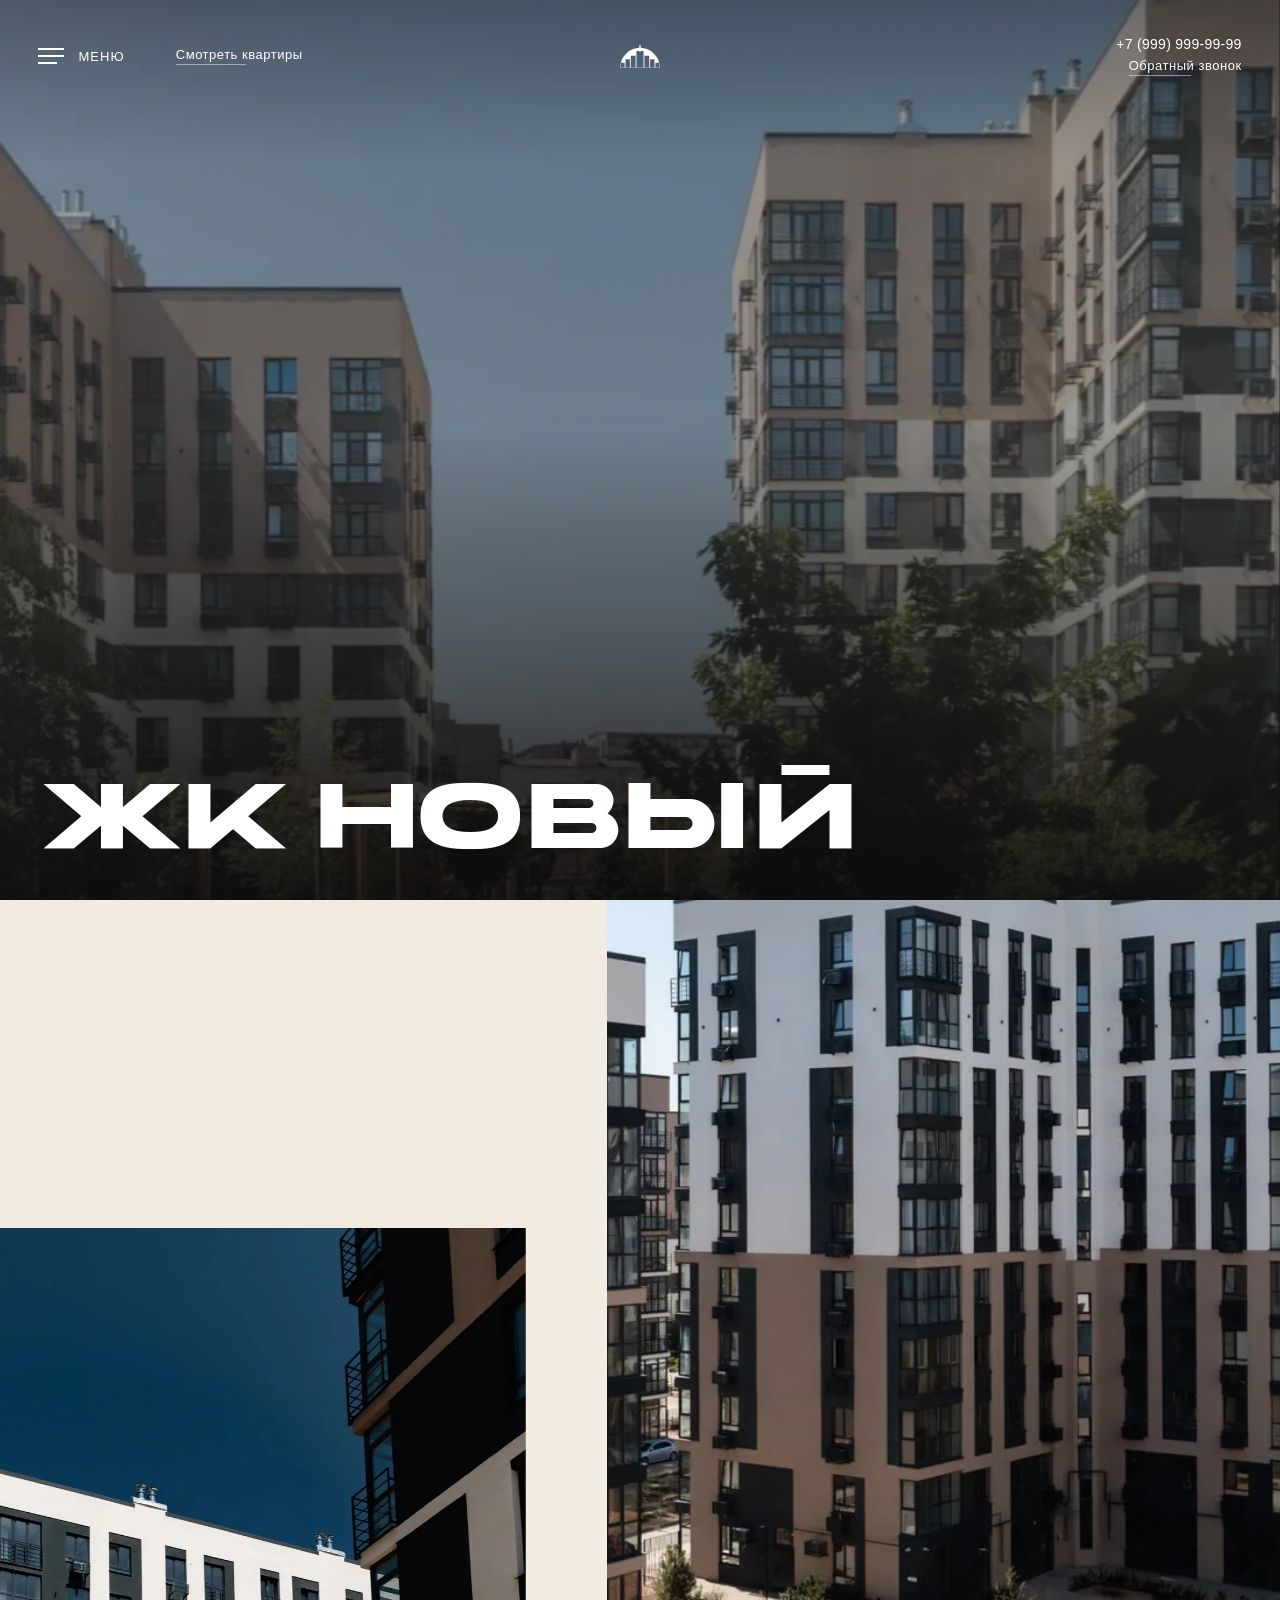
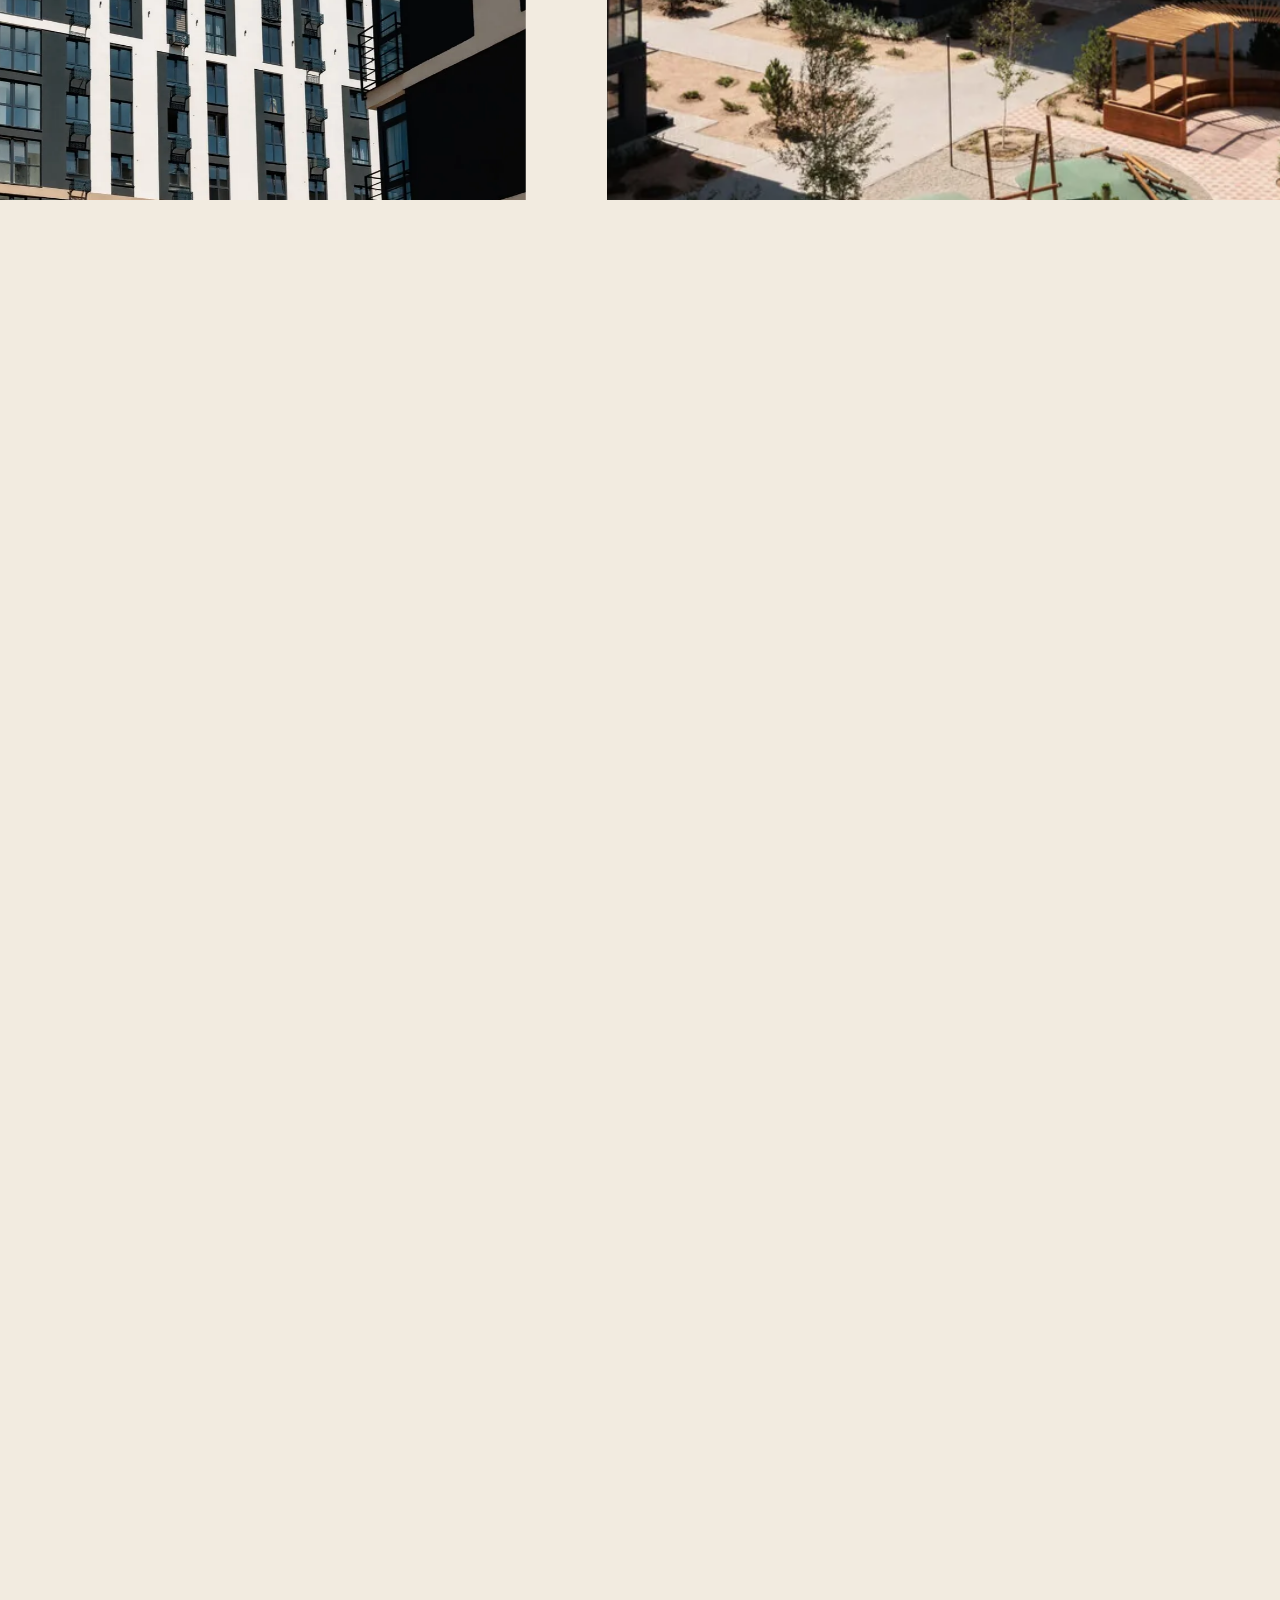
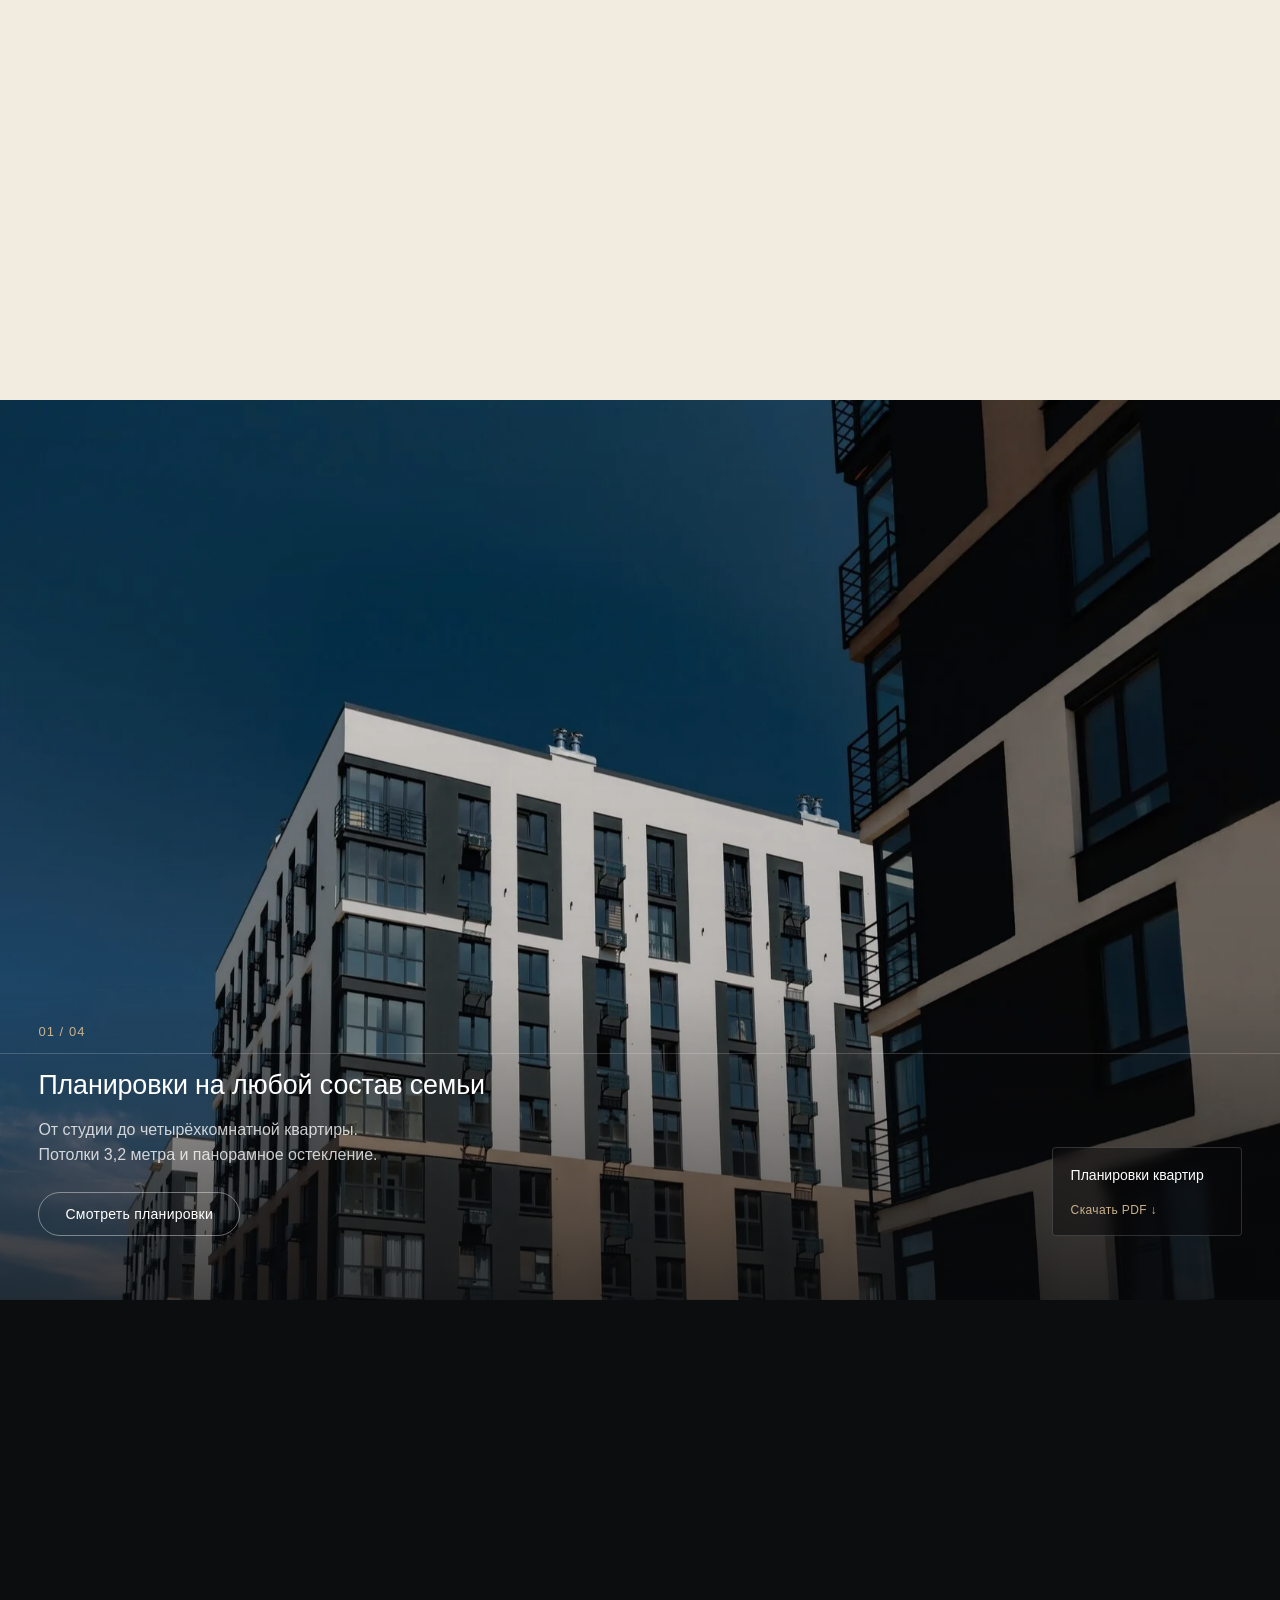
==== commit 61901673: "Revert serif font, smooth out editorial crossfade pacing The serif didn't read well, so editorial/ga" ====
--- a/index.html
+++ b/index.html
@@ -6,8 +6,8 @@
 <title>ЖК Новый</title>
 <link rel="preconnect" href="https://fonts.googleapis.com">
 <link rel="preconnect" href="https://fonts.gstatic.com" crossorigin>
-<link href="https://fonts.googleapis.com/css2?family=Oswald:wght@400;500;700&family=Cormorant+Garamond:ital,wght@0,500;0,600;1,500;1,600&display=swap" rel="stylesheet">
-<link rel="stylesheet" href="css/style.css?v=19">
+<link href="https://fonts.googleapis.com/css2?family=Oswald:wght@400;500;700&display=swap" rel="stylesheet">
+<link rel="stylesheet" href="css/style.css?v=20">
 </head>
 <body>
 
@@ -157,6 +157,6 @@
   </div>
 </section>
 
-<script src="js/script.js?v=19"></script>
+<script src="js/script.js?v=20"></script>
 </body>
 </html>
--- a/css/style.css
+++ b/css/style.css
@@ -35,7 +35,6 @@
   --font-body: 'Gilroy', -apple-system, BlinkMacSystemFont, 'Segoe UI', sans-serif;
   --container-pad: clamp(20px, 3vw, 48px);
   --ease-out: cubic-bezier(0.25, 0.74, 0.22, 0.99);
-  --font-serif: 'Cormorant Garamond', 'Times New Roman', serif;
 }
 
 * {
@@ -365,11 +364,9 @@
 }
 
 .editorial__text {
-  font-family: var(--font-serif);
   padding: clamp(40px, 6vw, 72px) var(--container-pad);
-  font-size: clamp(22px, 2.6vw, 32px);
-  font-weight: 500;
-  line-height: 1.45;
+  font-size: clamp(20px, 2.4vw, 30px);
+  line-height: 1.5;
   font-style: italic;
   max-width: 50ch;
 }
@@ -545,9 +542,9 @@
 }
 
 .scene-info__title {
-  font-family: var(--font-serif);
+  font-family: var(--font-body);
   font-weight: 500;
-  font-size: clamp(24px, 2.4vw, 36px);
+  font-size: clamp(22px, 2.1vw, 32px);
   line-height: 1.3;
   letter-spacing: -0.005em;
   overflow-wrap: break-word;
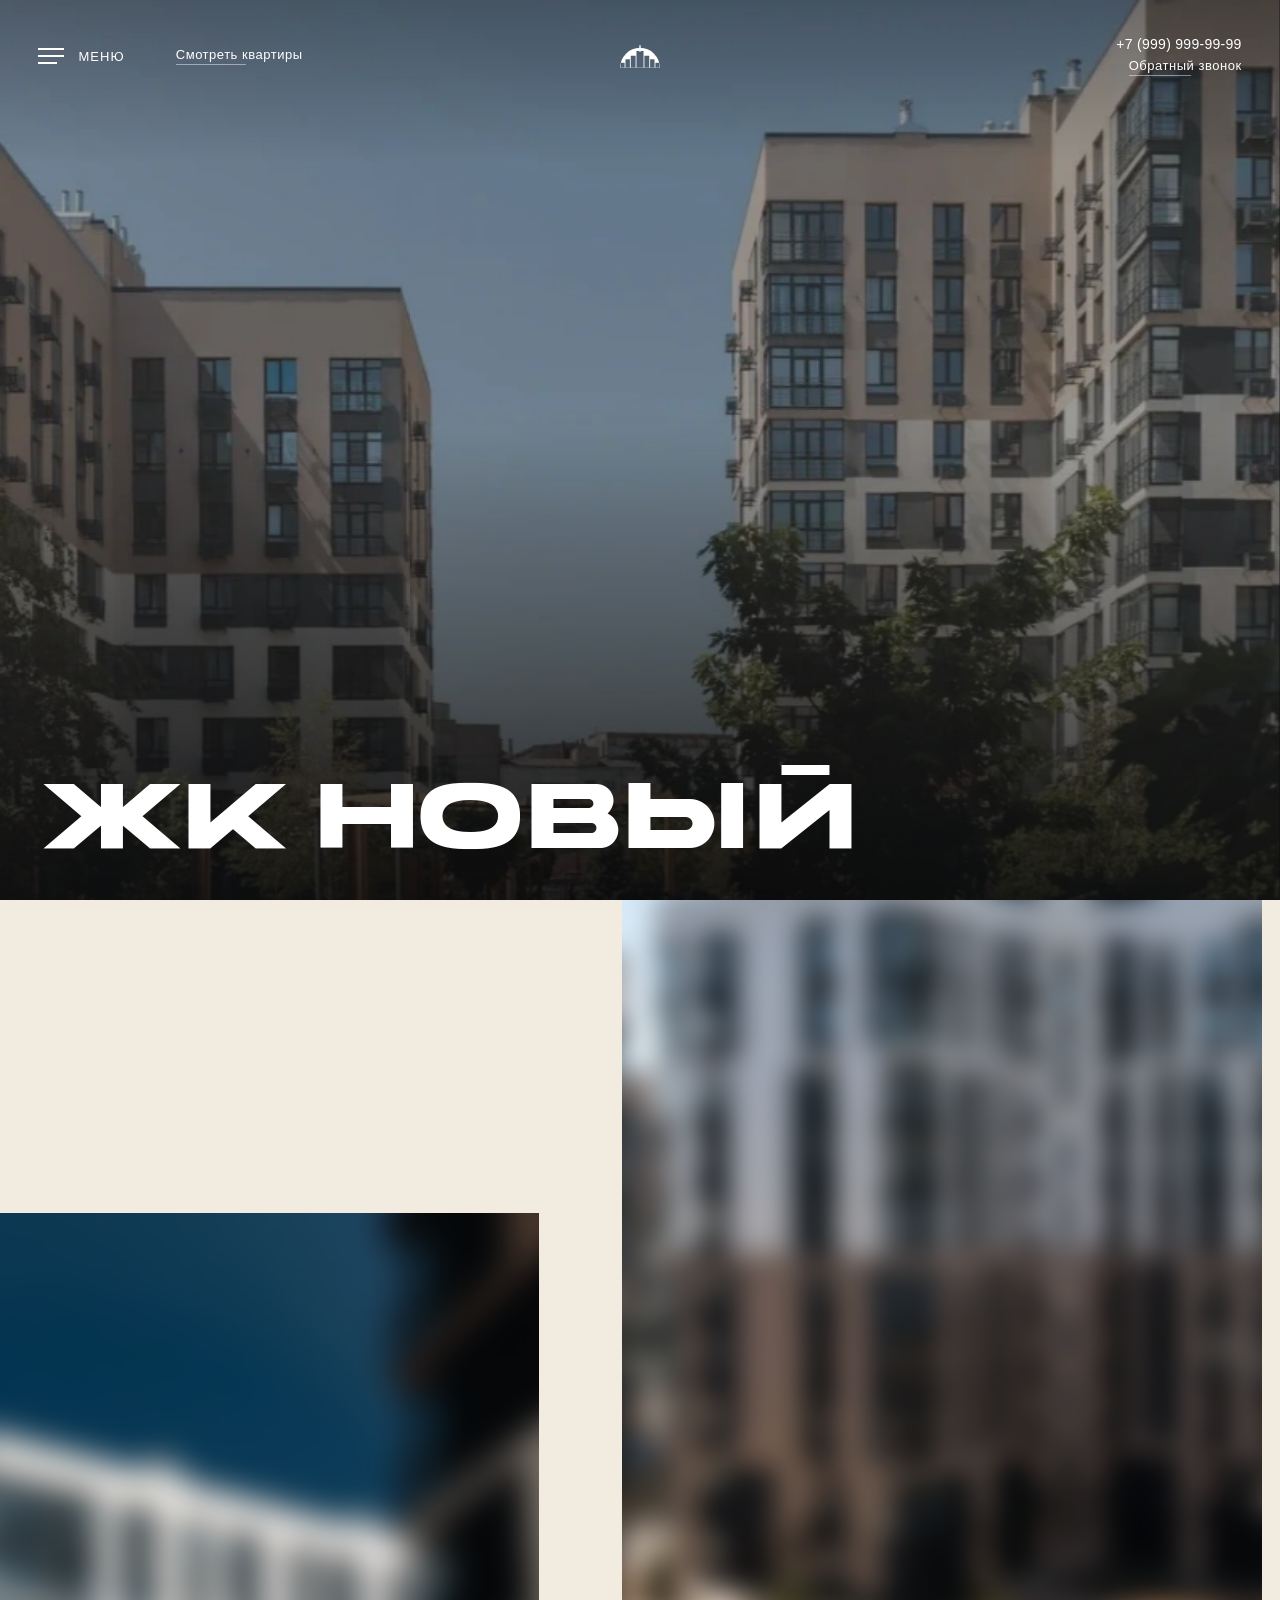
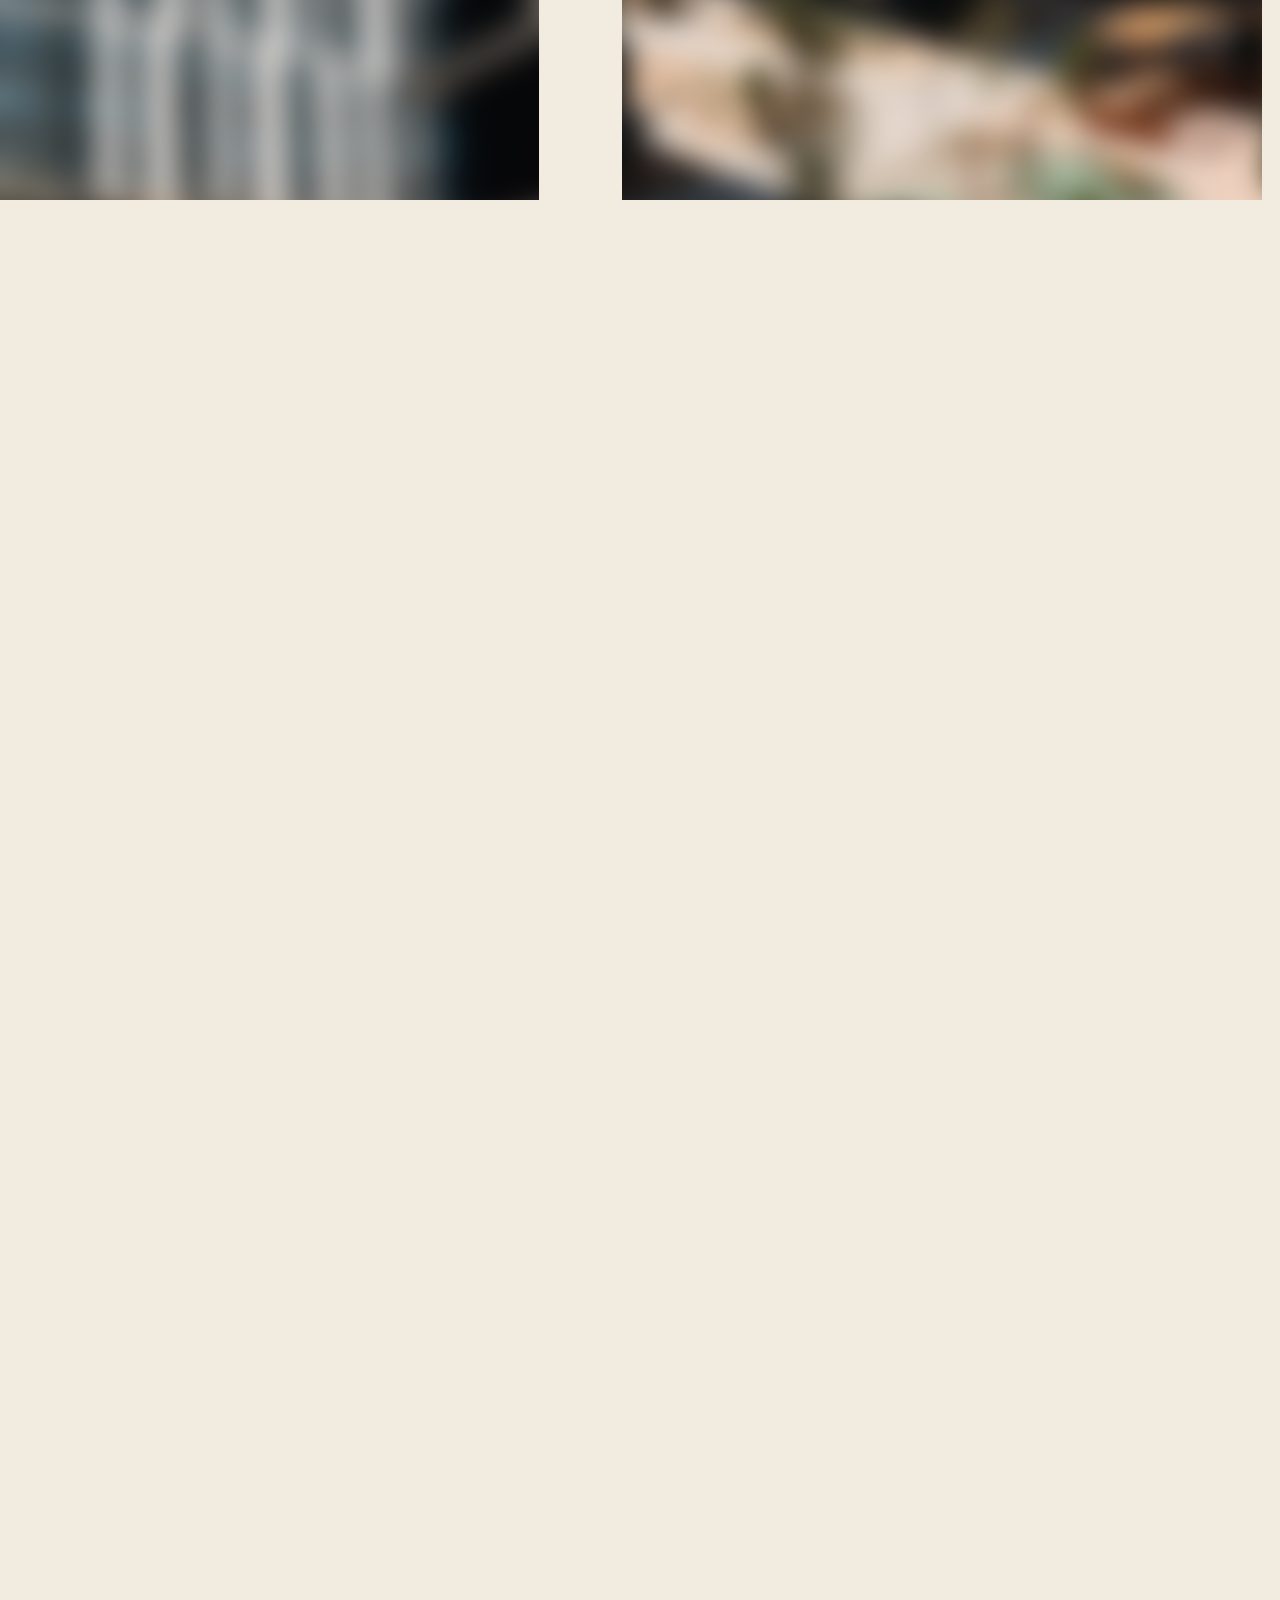
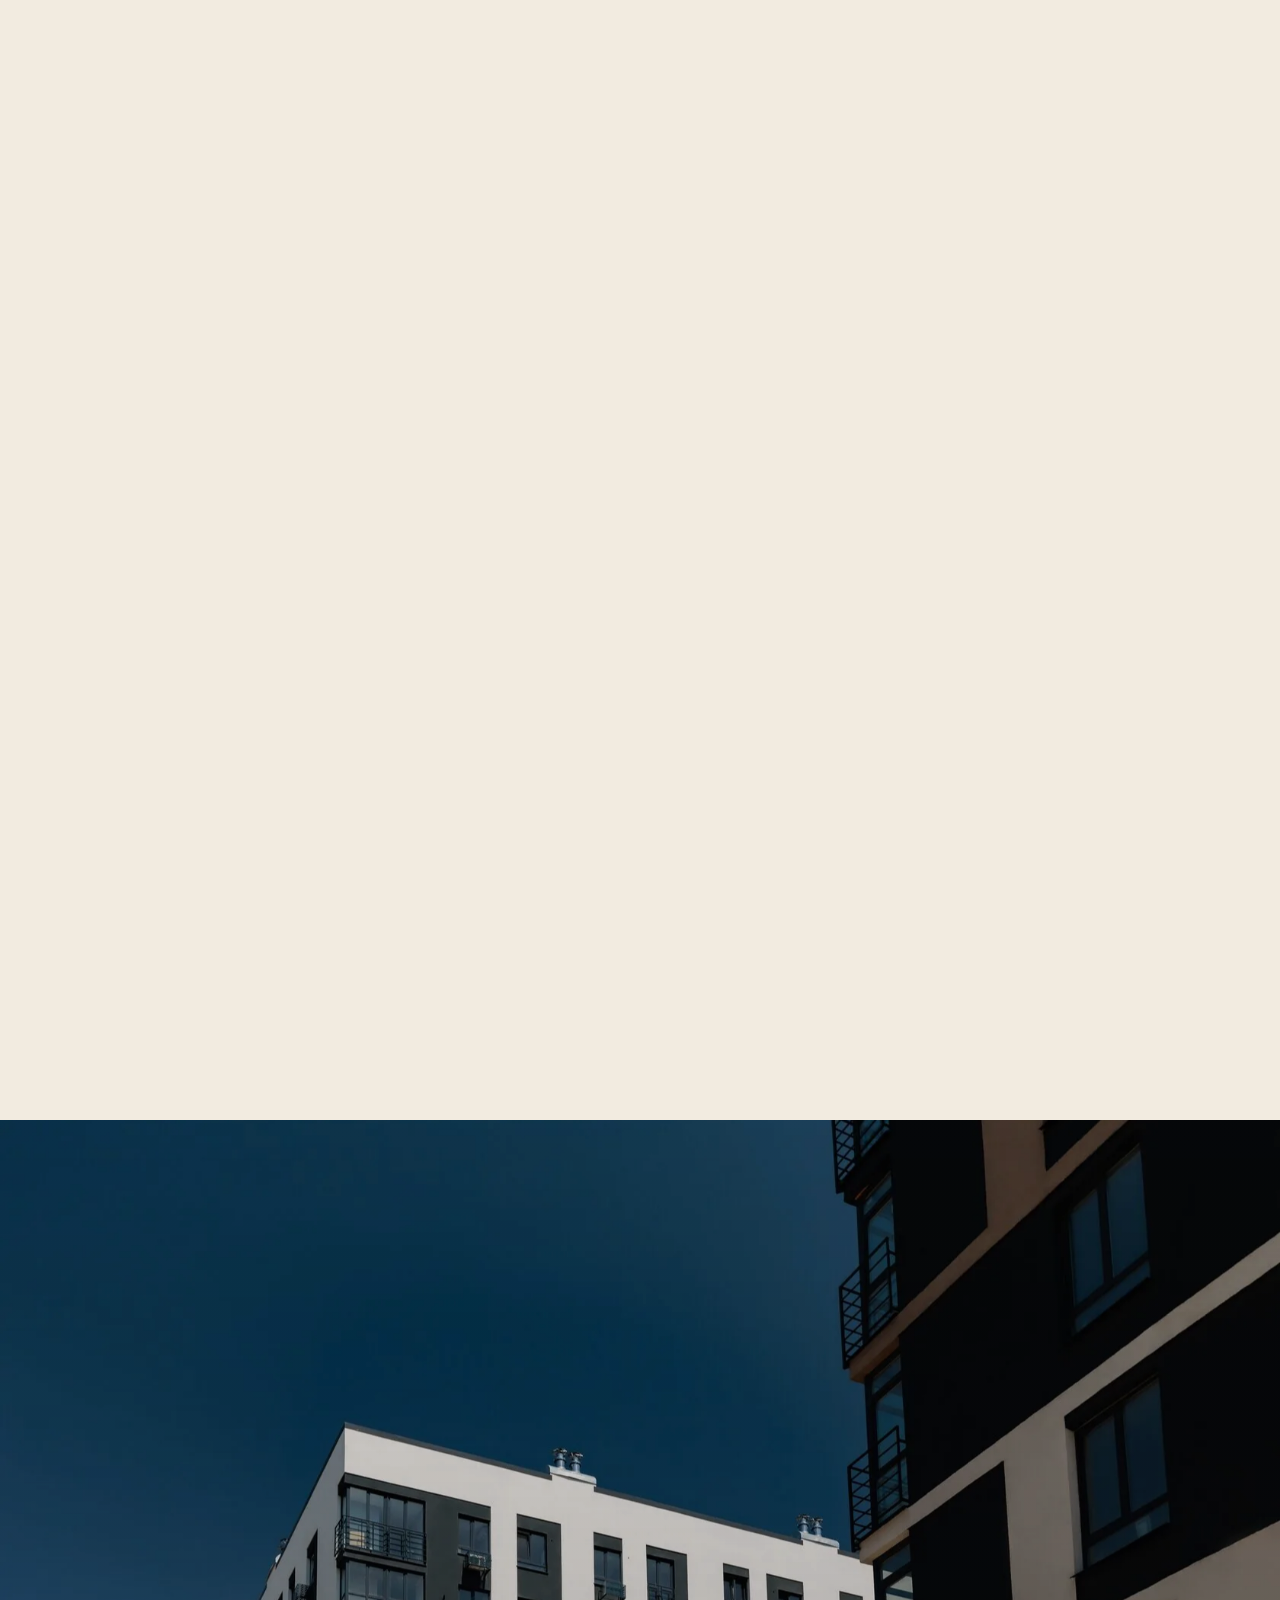
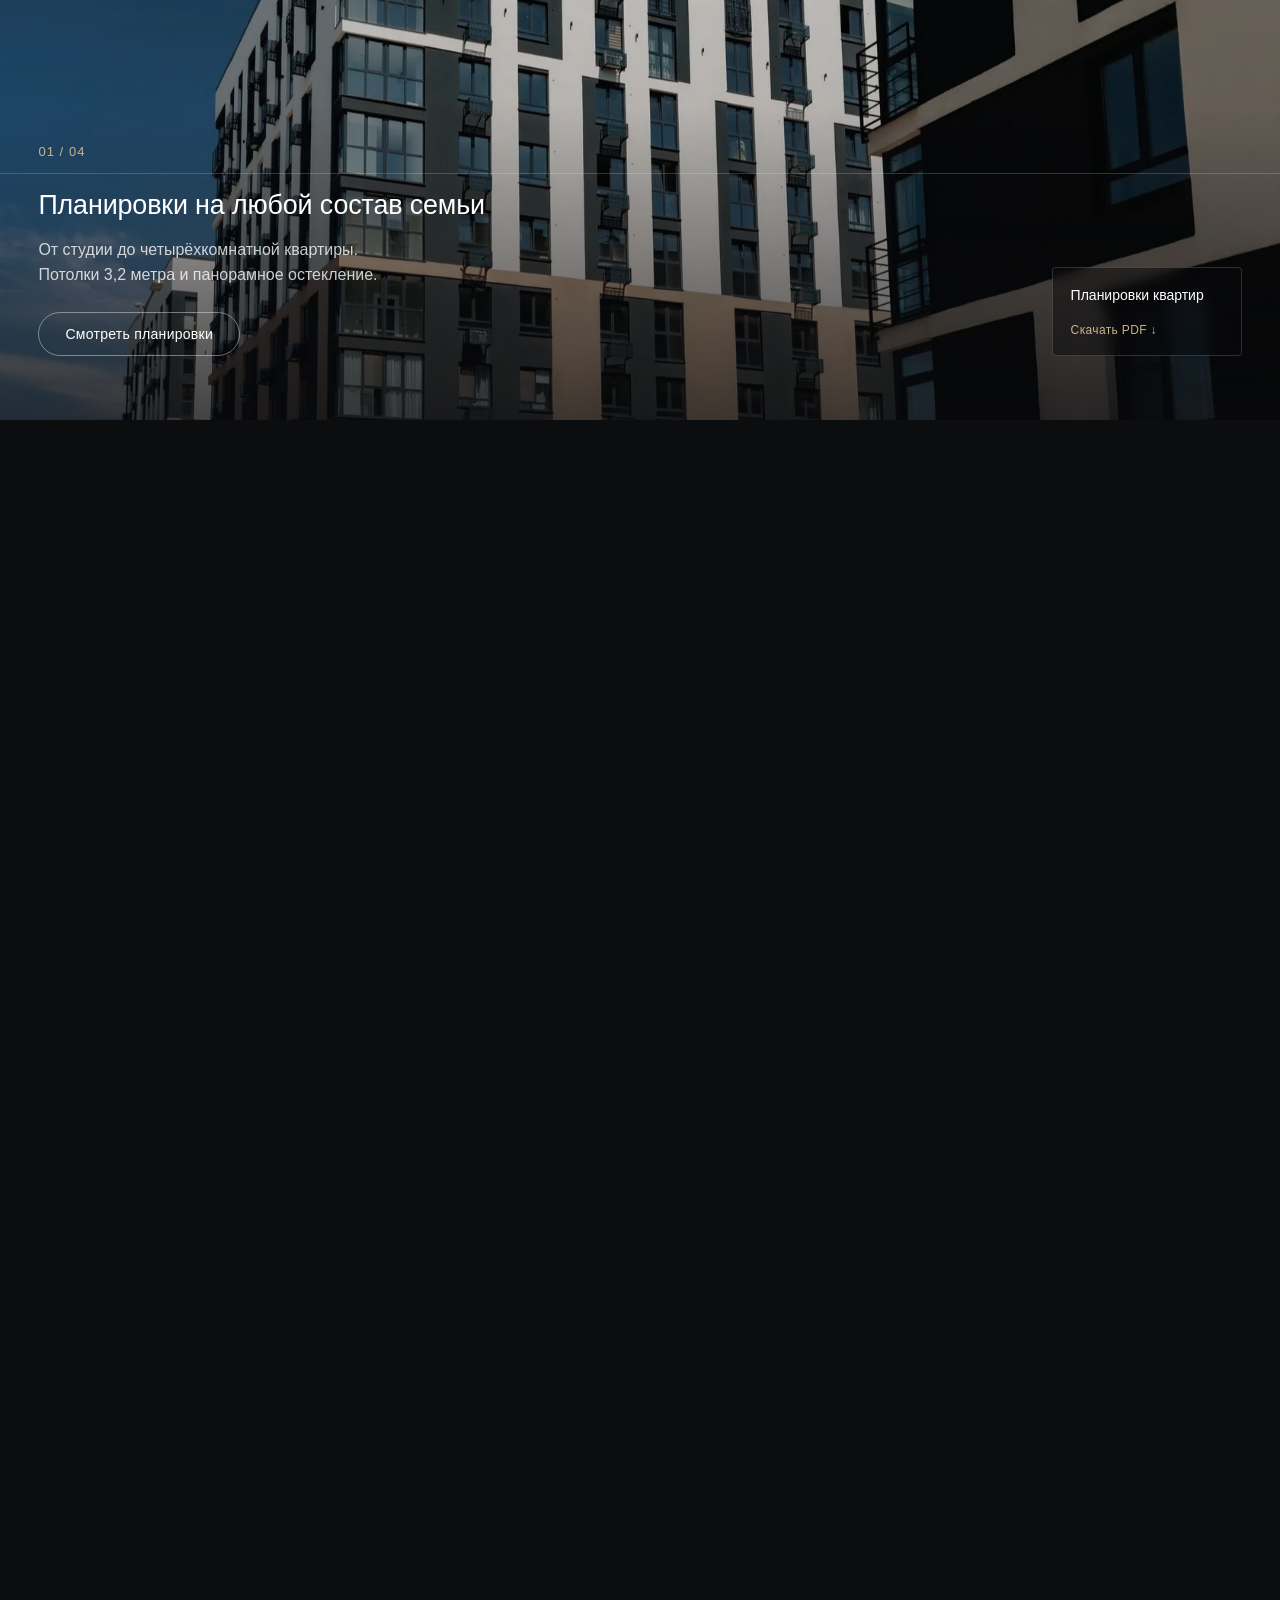
==== commit 2447996f: "Rework editorial block for a more premium, continuous scroll feel Rebuilt the second block's motion " ====
--- a/index.html
+++ b/index.html
@@ -7,7 +7,7 @@
 <link rel="preconnect" href="https://fonts.googleapis.com">
 <link rel="preconnect" href="https://fonts.gstatic.com" crossorigin>
 <link href="https://fonts.googleapis.com/css2?family=Oswald:wght@400;500;700&display=swap" rel="stylesheet">
-<link rel="stylesheet" href="css/style.css?v=20">
+<link rel="stylesheet" href="css/style.css?v=21">
 </head>
 <body>
 
@@ -157,6 +157,6 @@
   </div>
 </section>
 
-<script src="js/script.js?v=20"></script>
+<script src="js/script.js?v=21"></script>
 </body>
 </html>
--- a/css/style.css
+++ b/css/style.css
@@ -378,7 +378,7 @@
 
 @media (prefers-reduced-motion: no-preference) {
   .editorial--pinned {
-    height: calc(100vh * var(--moment-count, 2) * 1.5);
+    height: calc(100vh * var(--moment-count, 2) * 1.9);
   }
 
   .editorial--pinned .editorial__viewport {
@@ -402,20 +402,22 @@
 
   .editorial--pinned .editorial__media {
     position: absolute;
-    will-change: transform;
+    will-change: transform, filter, clip-path;
   }
 
   .editorial--pinned .editorial__media--a {
     left: var(--container-pad);
     bottom: var(--container-pad);
-    width: 30vw;
-    height: 46vh;
+    width: 34vw;
+    height: 52vh;
+    box-shadow: 0 40px 80px -30px rgba(10, 8, 4, 0.4);
+    z-index: 1;
   }
 
   .editorial--pinned .editorial__media--b {
     right: 0;
     top: 0;
-    width: 38vw;
+    width: 40vw;
     height: 100vh;
   }
 
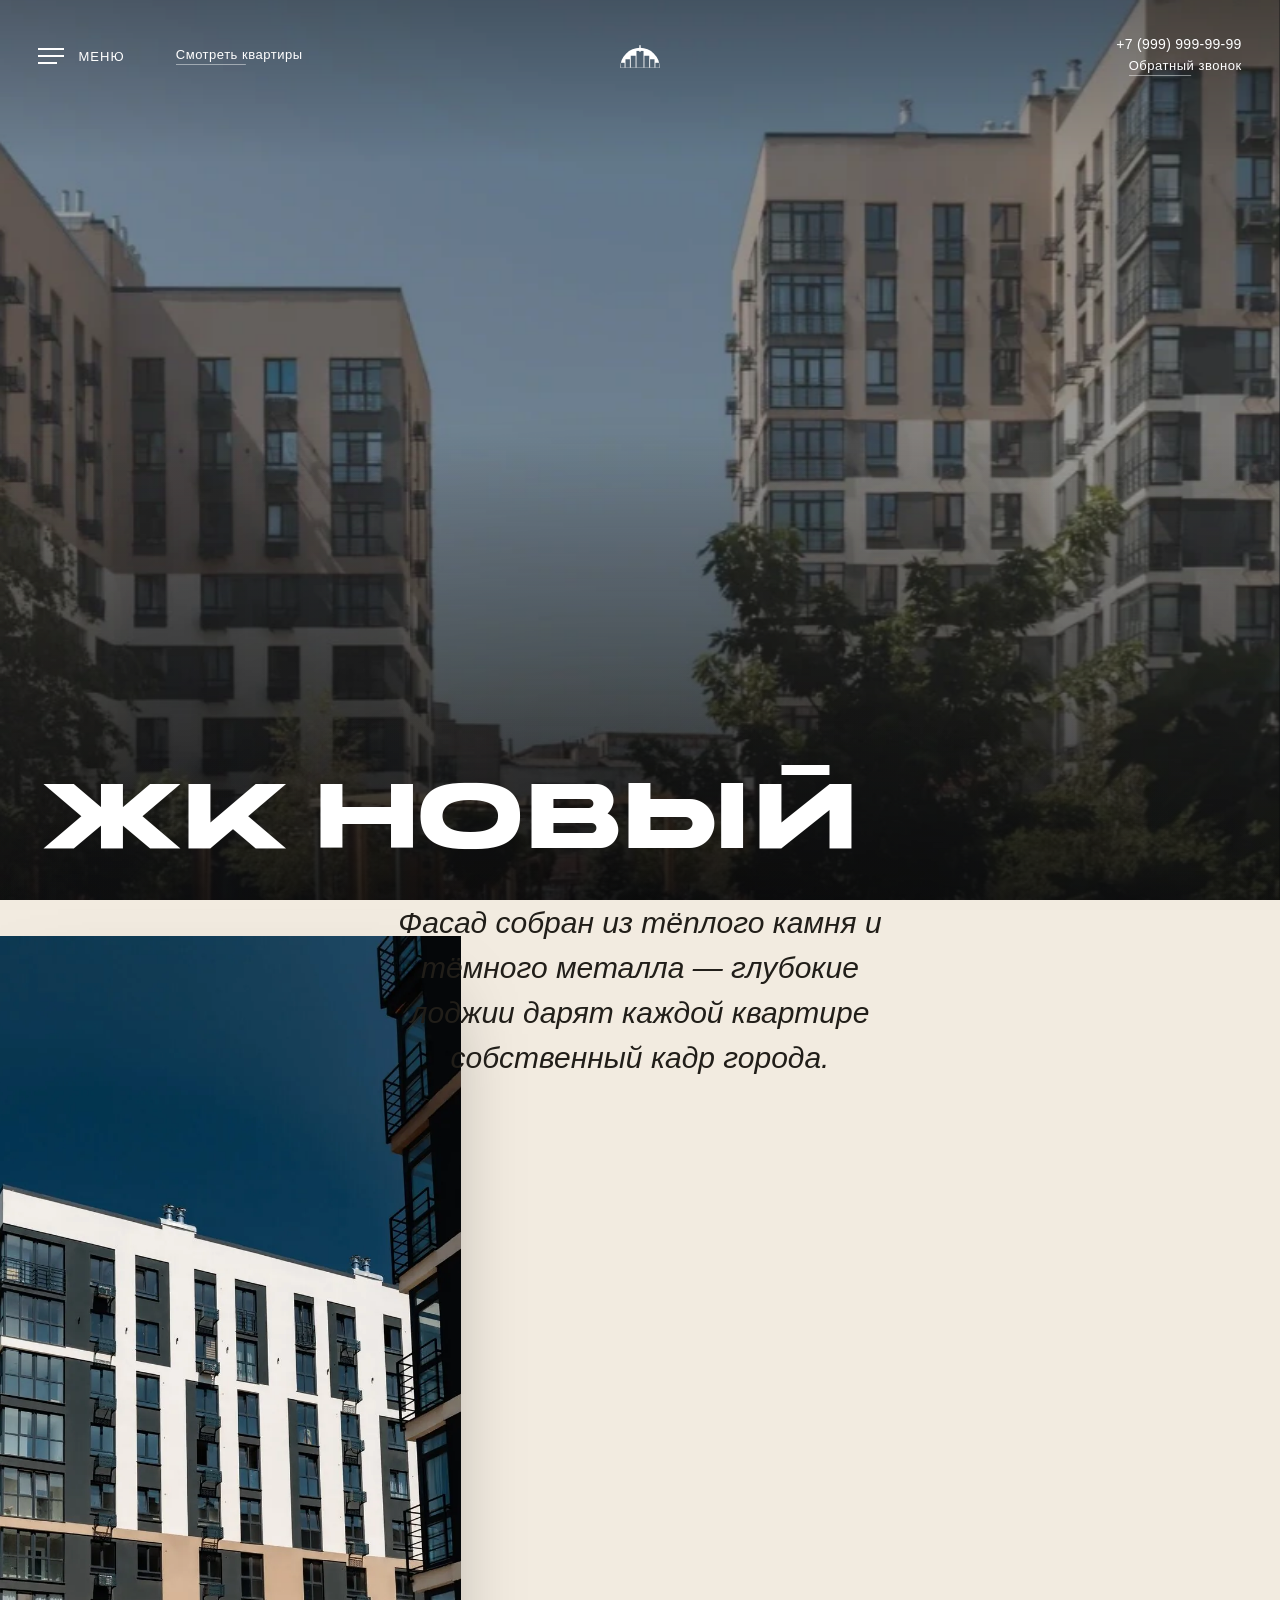
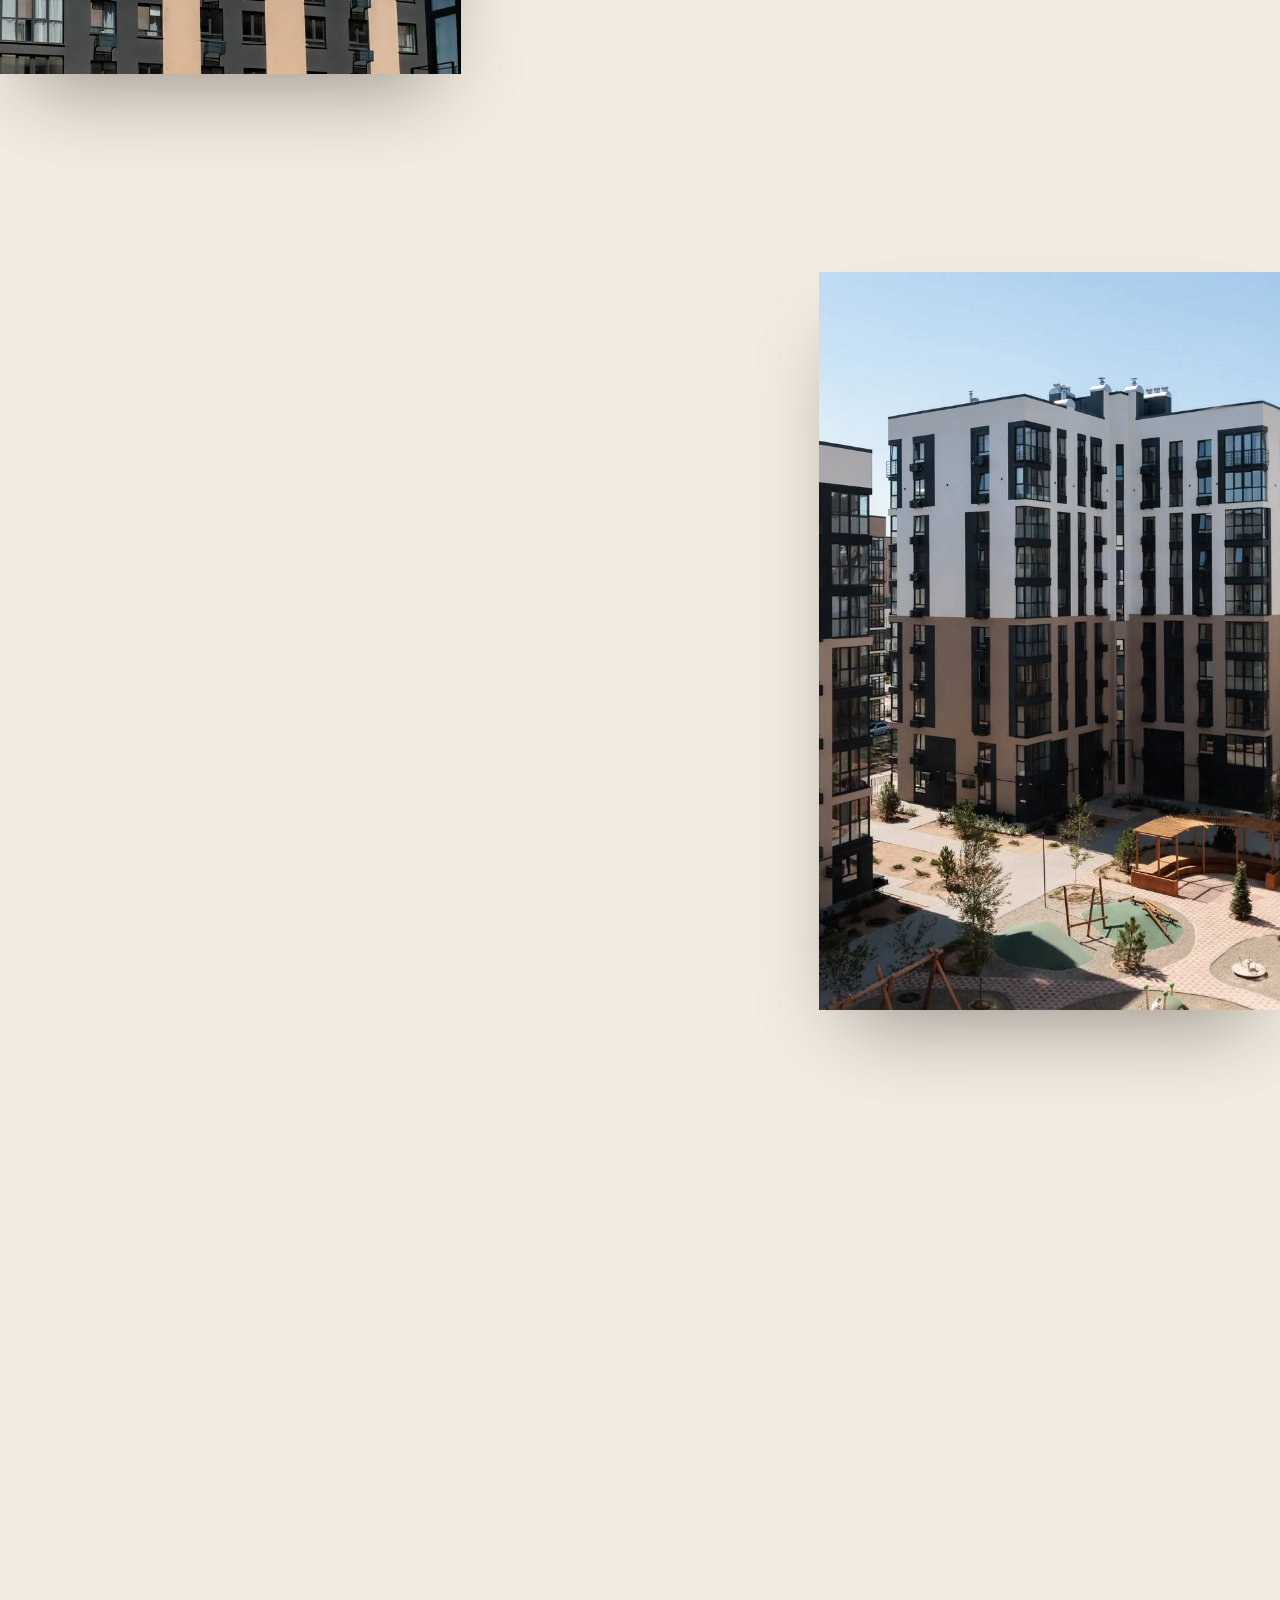
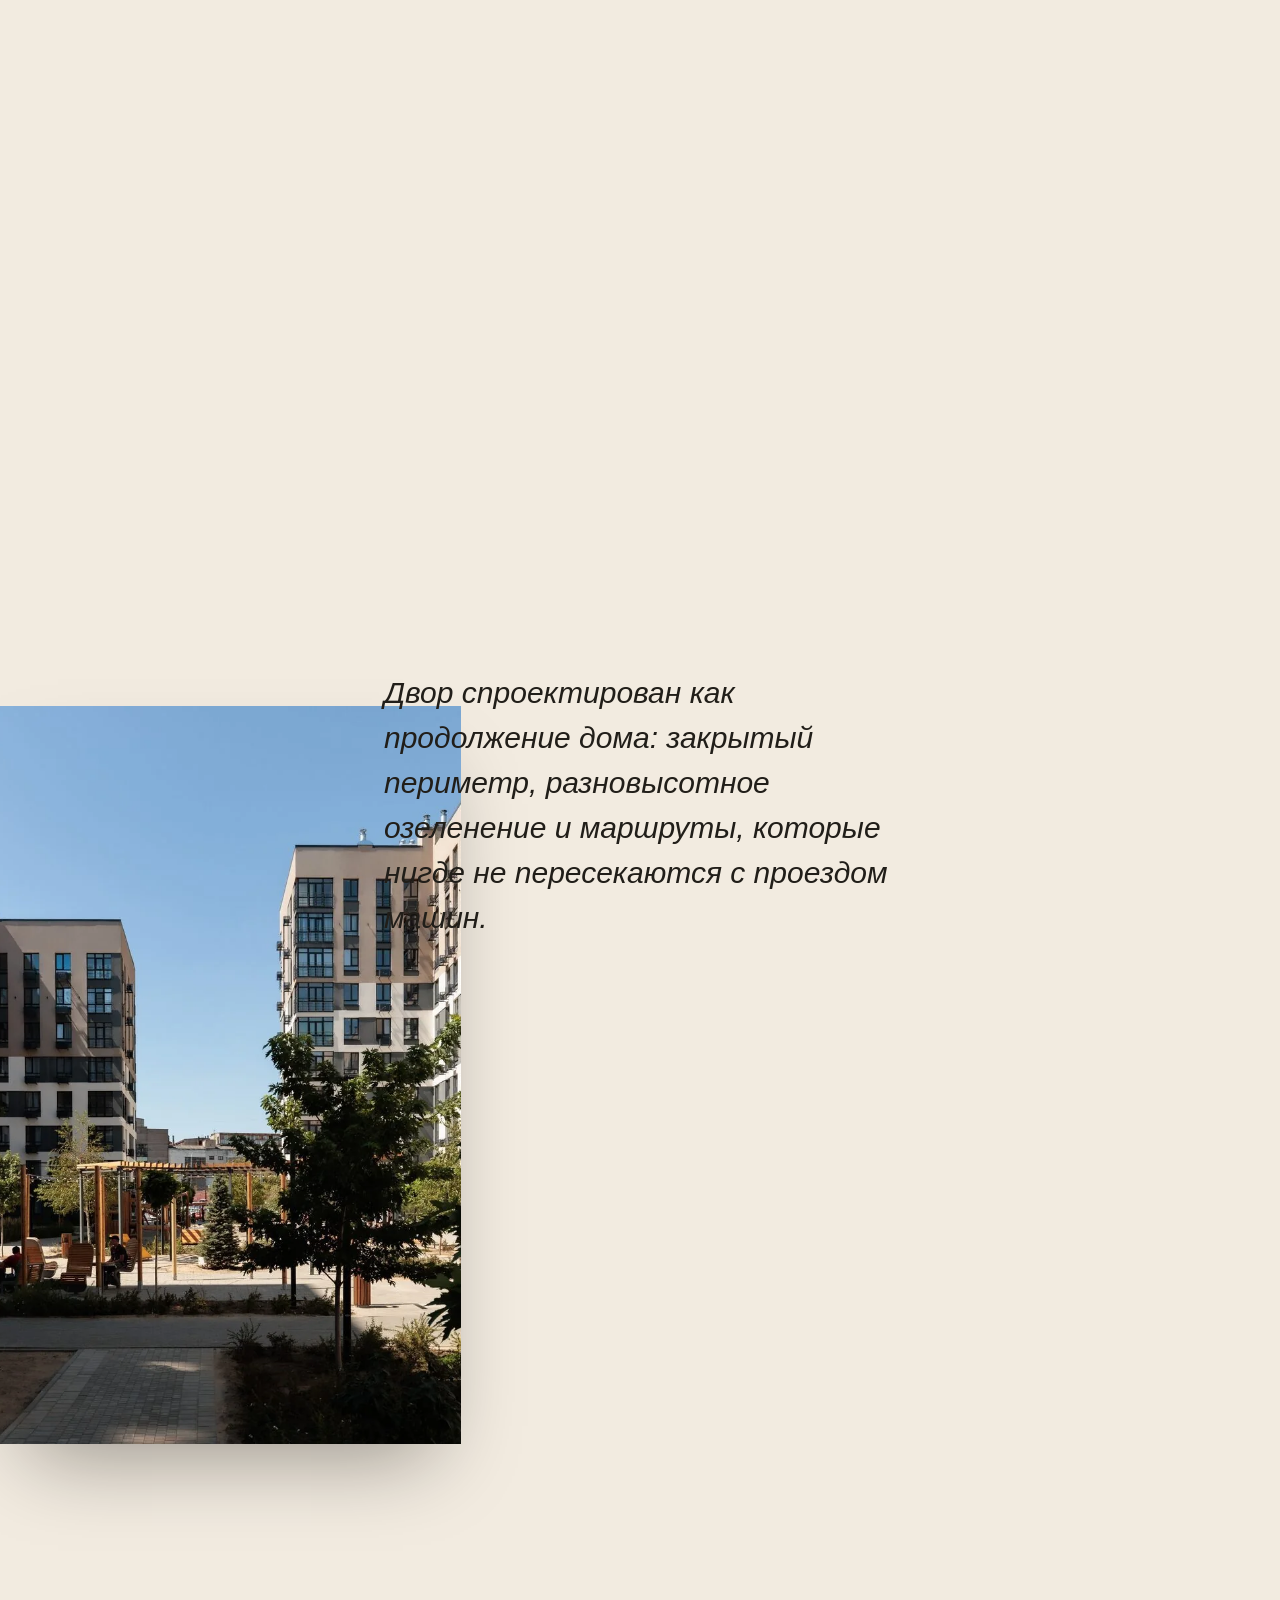
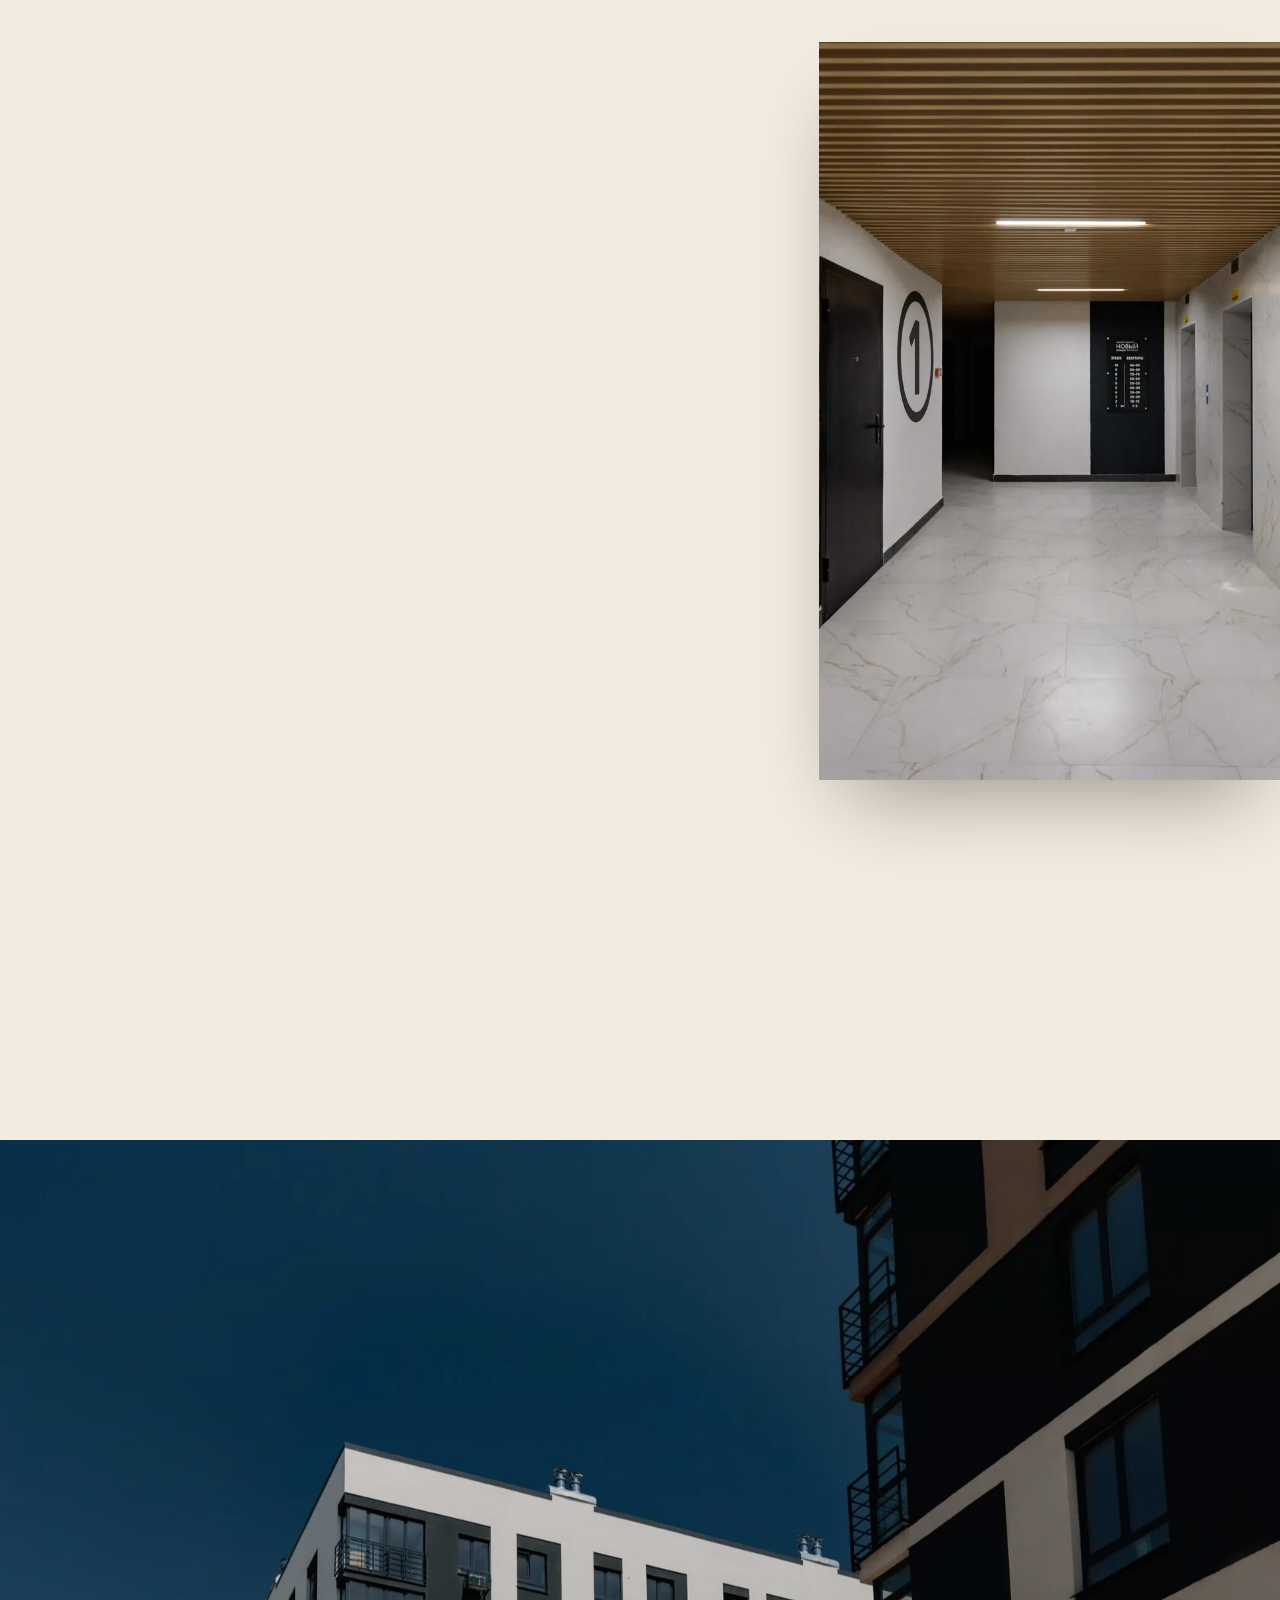
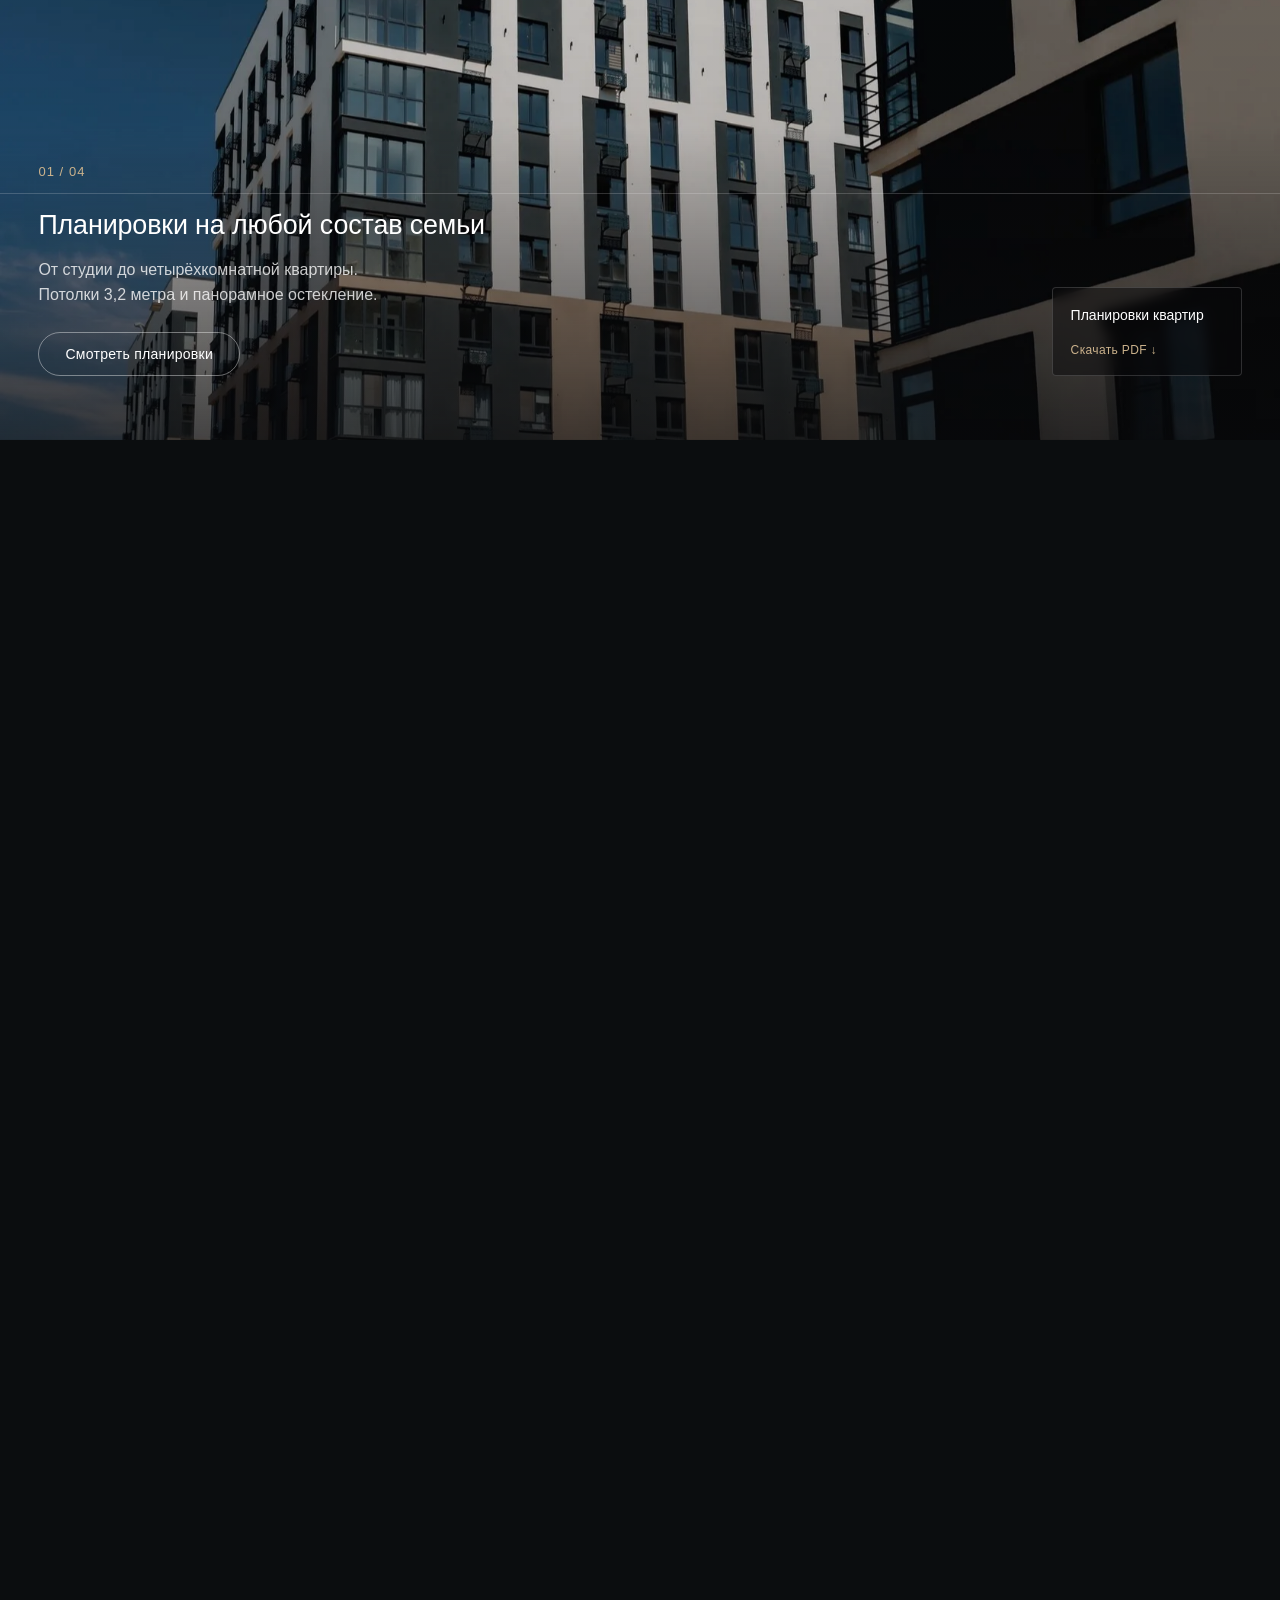
==== commit cc6f713c: "Rebuild editorial block on native scroll instead of pinned math Studied the reference video frame-by" ====
--- a/index.html
+++ b/index.html
@@ -7,7 +7,7 @@
 <link rel="preconnect" href="https://fonts.googleapis.com">
 <link rel="preconnect" href="https://fonts.gstatic.com" crossorigin>
 <link href="https://fonts.googleapis.com/css2?family=Oswald:wght@400;500;700&display=swap" rel="stylesheet">
-<link rel="stylesheet" href="css/style.css?v=21">
+<link rel="stylesheet" href="css/style.css?v=22">
 </head>
 <body>
 
@@ -157,6 +157,6 @@
   </div>
 </section>
 
-<script src="js/script.js?v=21"></script>
+<script src="js/script.js?v=22"></script>
 </body>
 </html>
--- a/css/style.css
+++ b/css/style.css
@@ -344,9 +344,9 @@
   position: relative;
 }
 
-/* Base/fallback (no JS, prefers-reduced-motion): two plain stacked photos
-   per moment, full width, text between them. No pinning, no scale, no
-   animation. */
+/* Base layout (narrow viewports, no-JS, prefers-reduced-motion): two plain
+   stacked photos per moment, full width, text between them. Nothing
+   pinned, nothing scroll-math'd — just the page scrolling normally. */
 .editorial__moment {
   display: flex;
   flex-direction: column;
@@ -376,89 +376,87 @@
   text-align: center;
 }
 
-@media (prefers-reduced-motion: no-preference) {
-  .editorial--pinned {
-    height: calc(100vh * var(--moment-count, 2) * 1.9);
-  }
-
-  .editorial--pinned .editorial__viewport {
+/* Enhanced layout: the two photos sit at different heights inside a tall
+   (240vh) relative box and simply scroll past at native speed — no
+   transform math, no pinning. The caption is position:sticky, so it
+   holds its place on screen while the photos travel past it on either
+   side, then scrolls away naturally once the moment's box ends and the
+   next one begins. */
+@media (min-width: 860px) {
+  .editorial__moment {
+    position: relative;
+    min-height: 230vh;
+  }
+
+  .editorial__moment + .editorial__moment {
+    /* Has to be at least one viewport tall: the previous moment's sticky
+       caption is only guaranteed to have scrolled fully off-screen once
+       its own container's whole height has passed, so anything shorter
+       and the next caption starts entering while the old one is still
+       leaving. A full empty beat of cream between moments is also just
+       how the reference breathes between sections. */
+    margin-top: 100vh;
+  }
+
+  .editorial__media {
+    position: absolute;
+    width: 36vw;
+    height: 82vh;
+    box-shadow: 0 40px 80px -30px rgba(10, 8, 4, 0.4);
+  }
+
+  .editorial__media--a {
+    left: 0;
+    top: 4vh;
+  }
+
+  .editorial__media--b {
+    right: 0;
+    top: 108vh;
+  }
+
+  .editorial__text {
     position: sticky;
-    top: 0;
-    height: 100vh;
-    overflow: hidden;
-  }
-
-  .editorial--pinned .editorial__moment {
-    position: absolute;
-    inset: 0;
-    display: block;
-    opacity: 0;
-    will-change: opacity;
-  }
-
-  .editorial--pinned .editorial__moment[data-moment="0"] {
-    opacity: 1;
-  }
-
-  .editorial--pinned .editorial__media {
-    position: absolute;
-    will-change: transform, filter, clip-path;
-  }
-
-  .editorial--pinned .editorial__media--a {
-    left: var(--container-pad);
-    bottom: var(--container-pad);
-    width: 34vw;
-    height: 52vh;
-    box-shadow: 0 40px 80px -30px rgba(10, 8, 4, 0.4);
-    z-index: 1;
-  }
-
-  .editorial--pinned .editorial__media--b {
-    right: 0;
-    top: 0;
-    width: 40vw;
-    height: 100vh;
-  }
-
-  .editorial--pinned .editorial__text {
-    position: absolute;
-    opacity: 0;
-    will-change: opacity, transform;
+    top: 42vh;
+    z-index: 2;
+    width: min(620px, 40vw);
     padding: 0;
   }
 
-  .editorial--pinned .editorial__text--center {
-    left: 50%;
-    top: 50%;
-    width: min(560px, 50vw);
-    transform: translate(-50%, -50%);
-    text-align: center;
-  }
-
-  .editorial--pinned .editorial__text--left {
-    left: var(--container-pad);
-    top: 18%;
-    width: min(420px, 30vw);
-  }
-}
-
-@media (max-width: 860px) {
-  .editorial--pinned .editorial__media--a {
-    width: 44vw;
-    height: 34vh;
-  }
-
-  .editorial--pinned .editorial__media--b {
-    width: 56vw;
-  }
-
-  .editorial--pinned .editorial__text--center {
-    width: min(420px, 78vw);
-  }
-
-  .editorial--pinned .editorial__text--left {
-    width: min(360px, 60vw);
+  .editorial__text--left {
+    margin: 0 auto;
+  }
+}
+
+@media (min-width: 860px) and (max-width: 1200px) {
+  .editorial__media {
+    width: 42vw;
+  }
+
+  .editorial__text {
+    width: min(440px, 46vw);
+  }
+}
+
+/* Scroll-reveal: a plain fade-up as each photo/caption enters view, added
+   only once JS confirms it (so no-JS visitors always see everything). */
+.editorial--observed .editorial__media,
+.editorial--observed .editorial__text {
+  opacity: 0;
+  transform: translateY(28px);
+  transition: opacity 0.9s var(--ease-out), transform 0.9s var(--ease-out);
+}
+
+.editorial--observed .editorial__media.is-visible,
+.editorial--observed .editorial__text.is-visible {
+  opacity: 1;
+  transform: none;
+}
+
+@media (prefers-reduced-motion: reduce) {
+  .editorial--observed .editorial__media,
+  .editorial--observed .editorial__text {
+    transition: none;
   }
 }
 
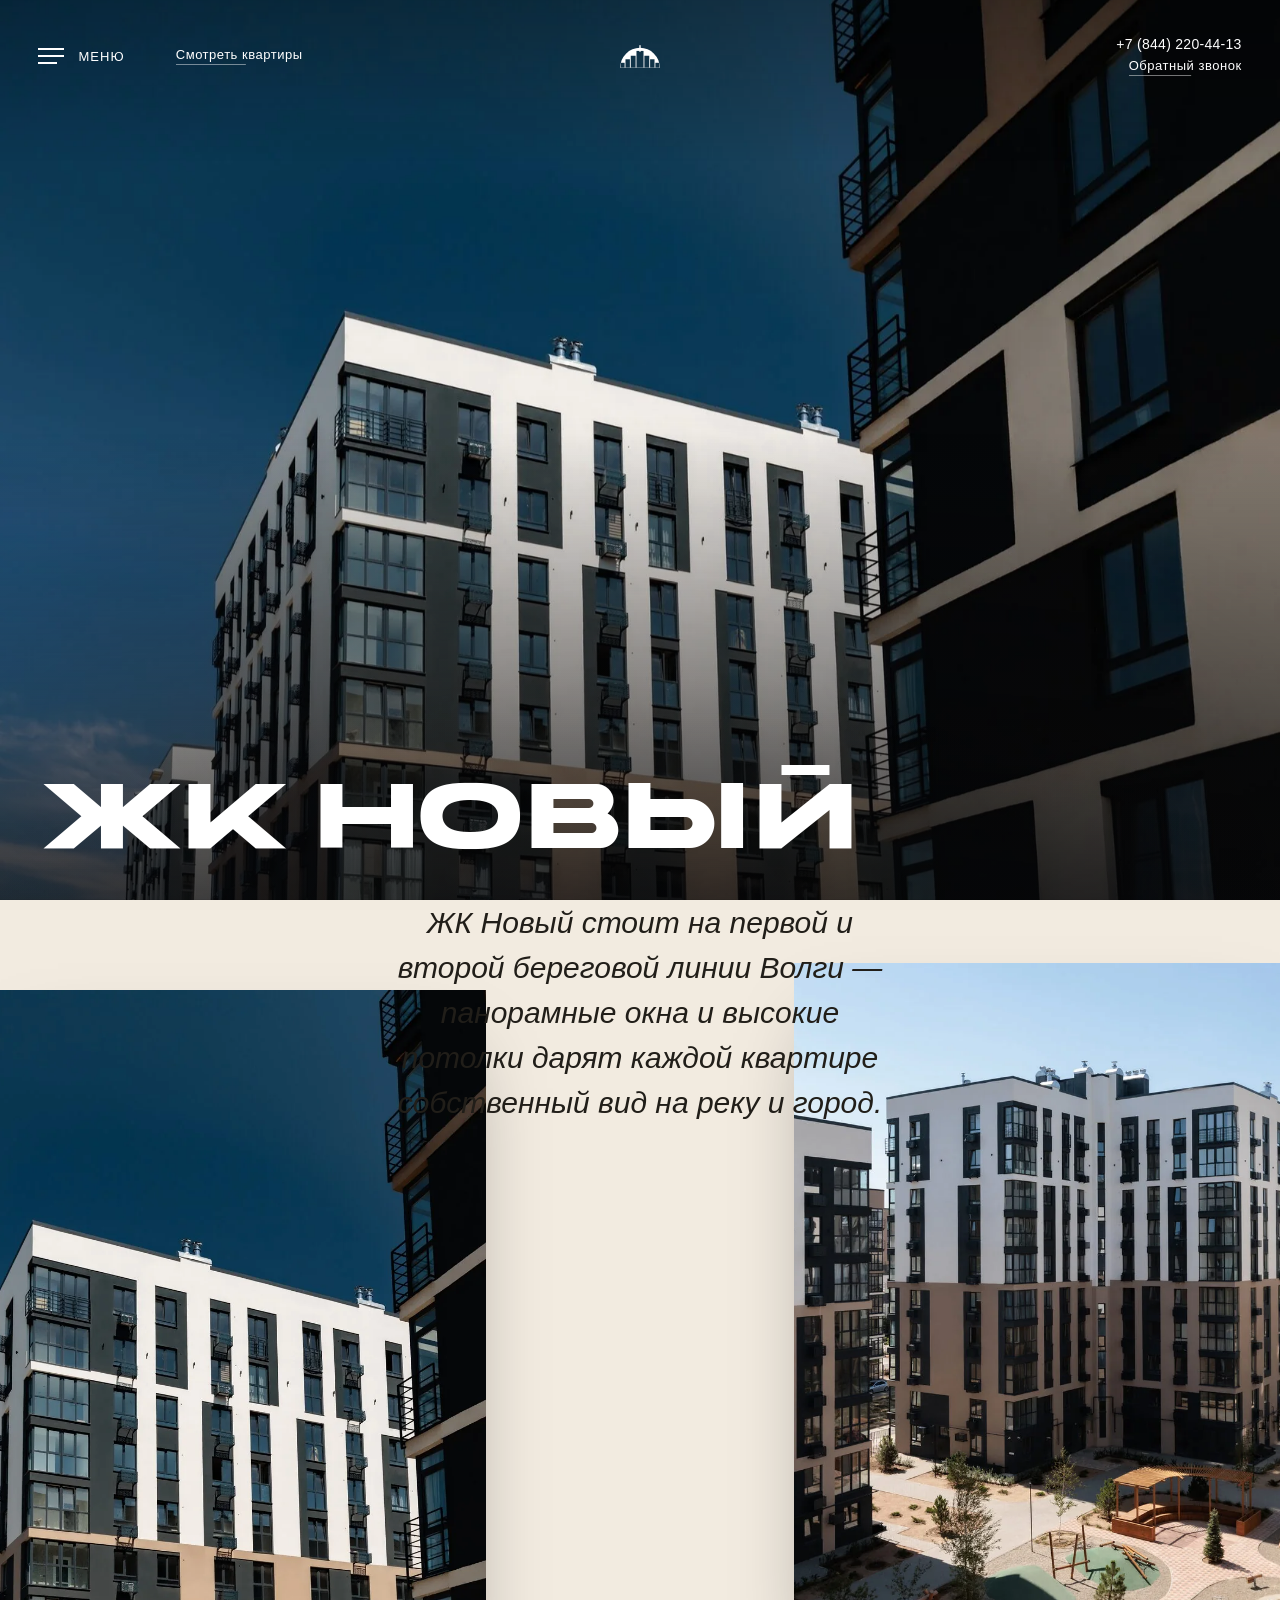
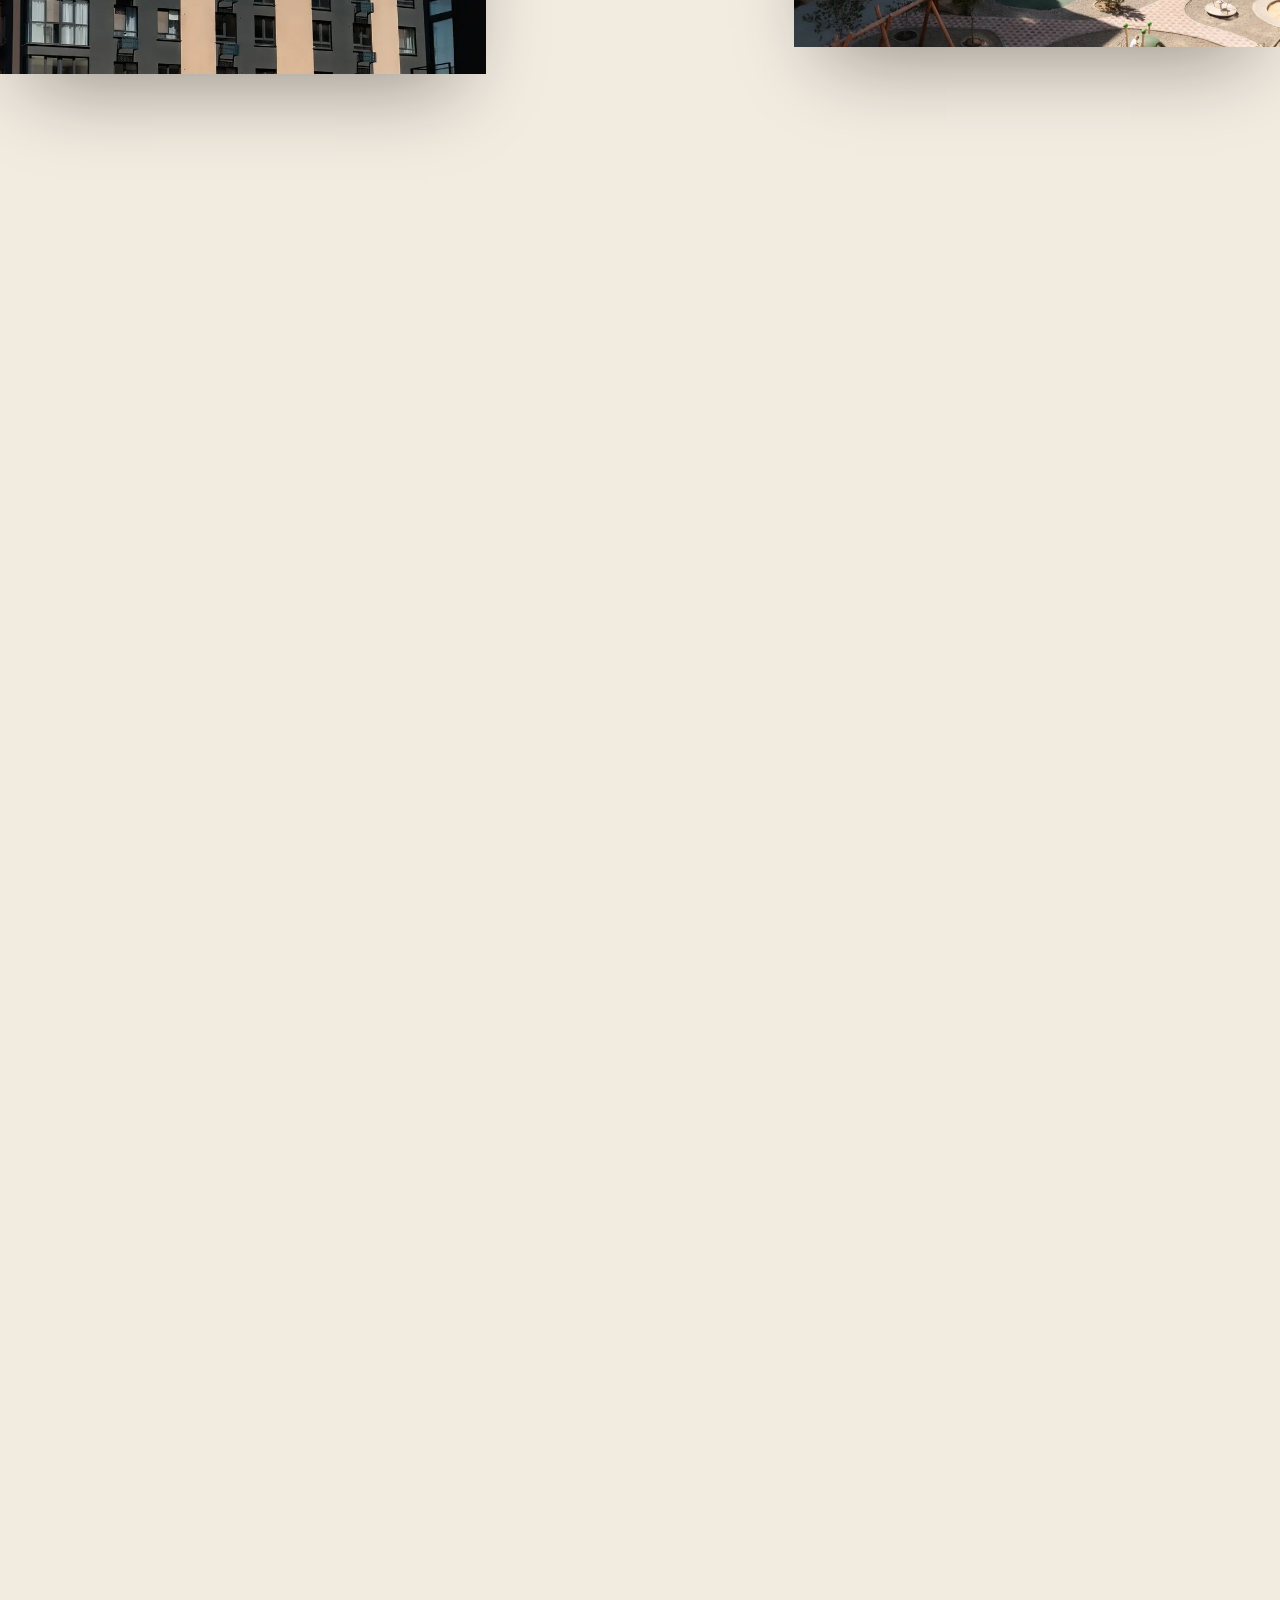
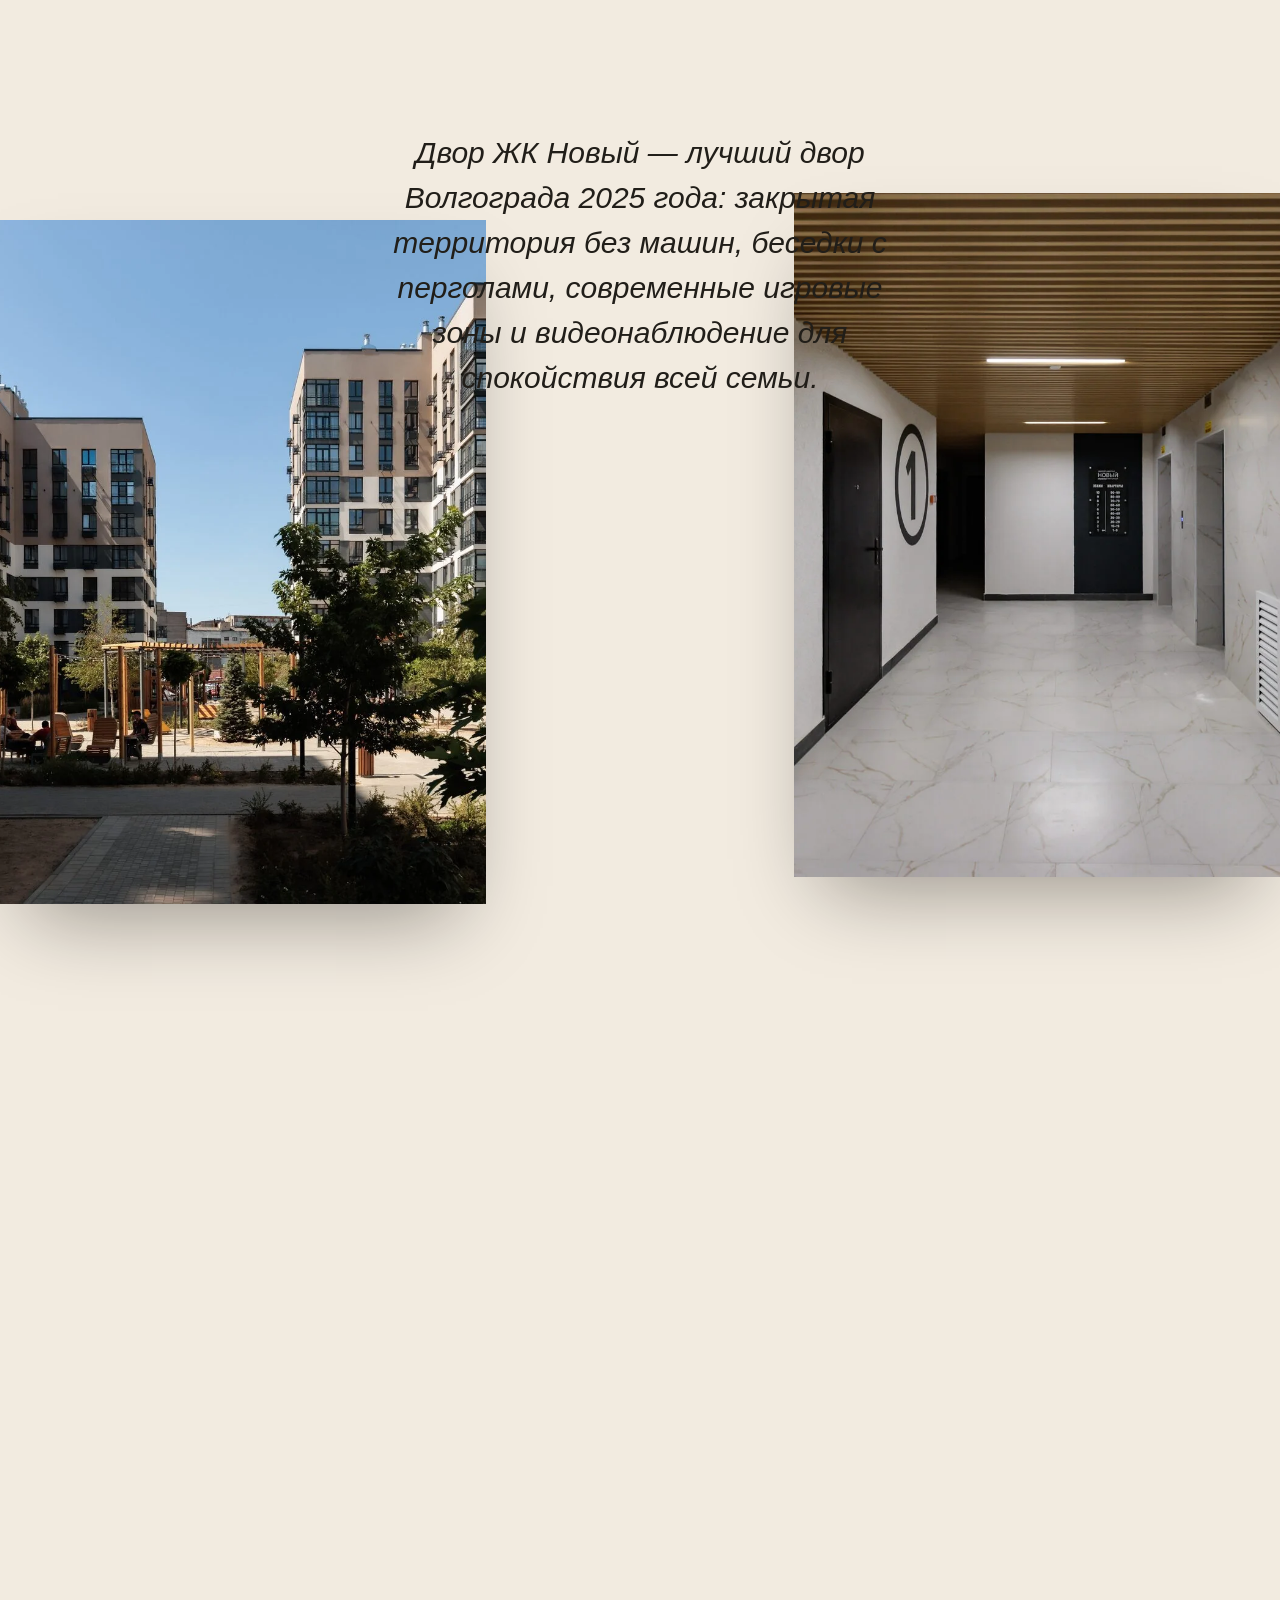
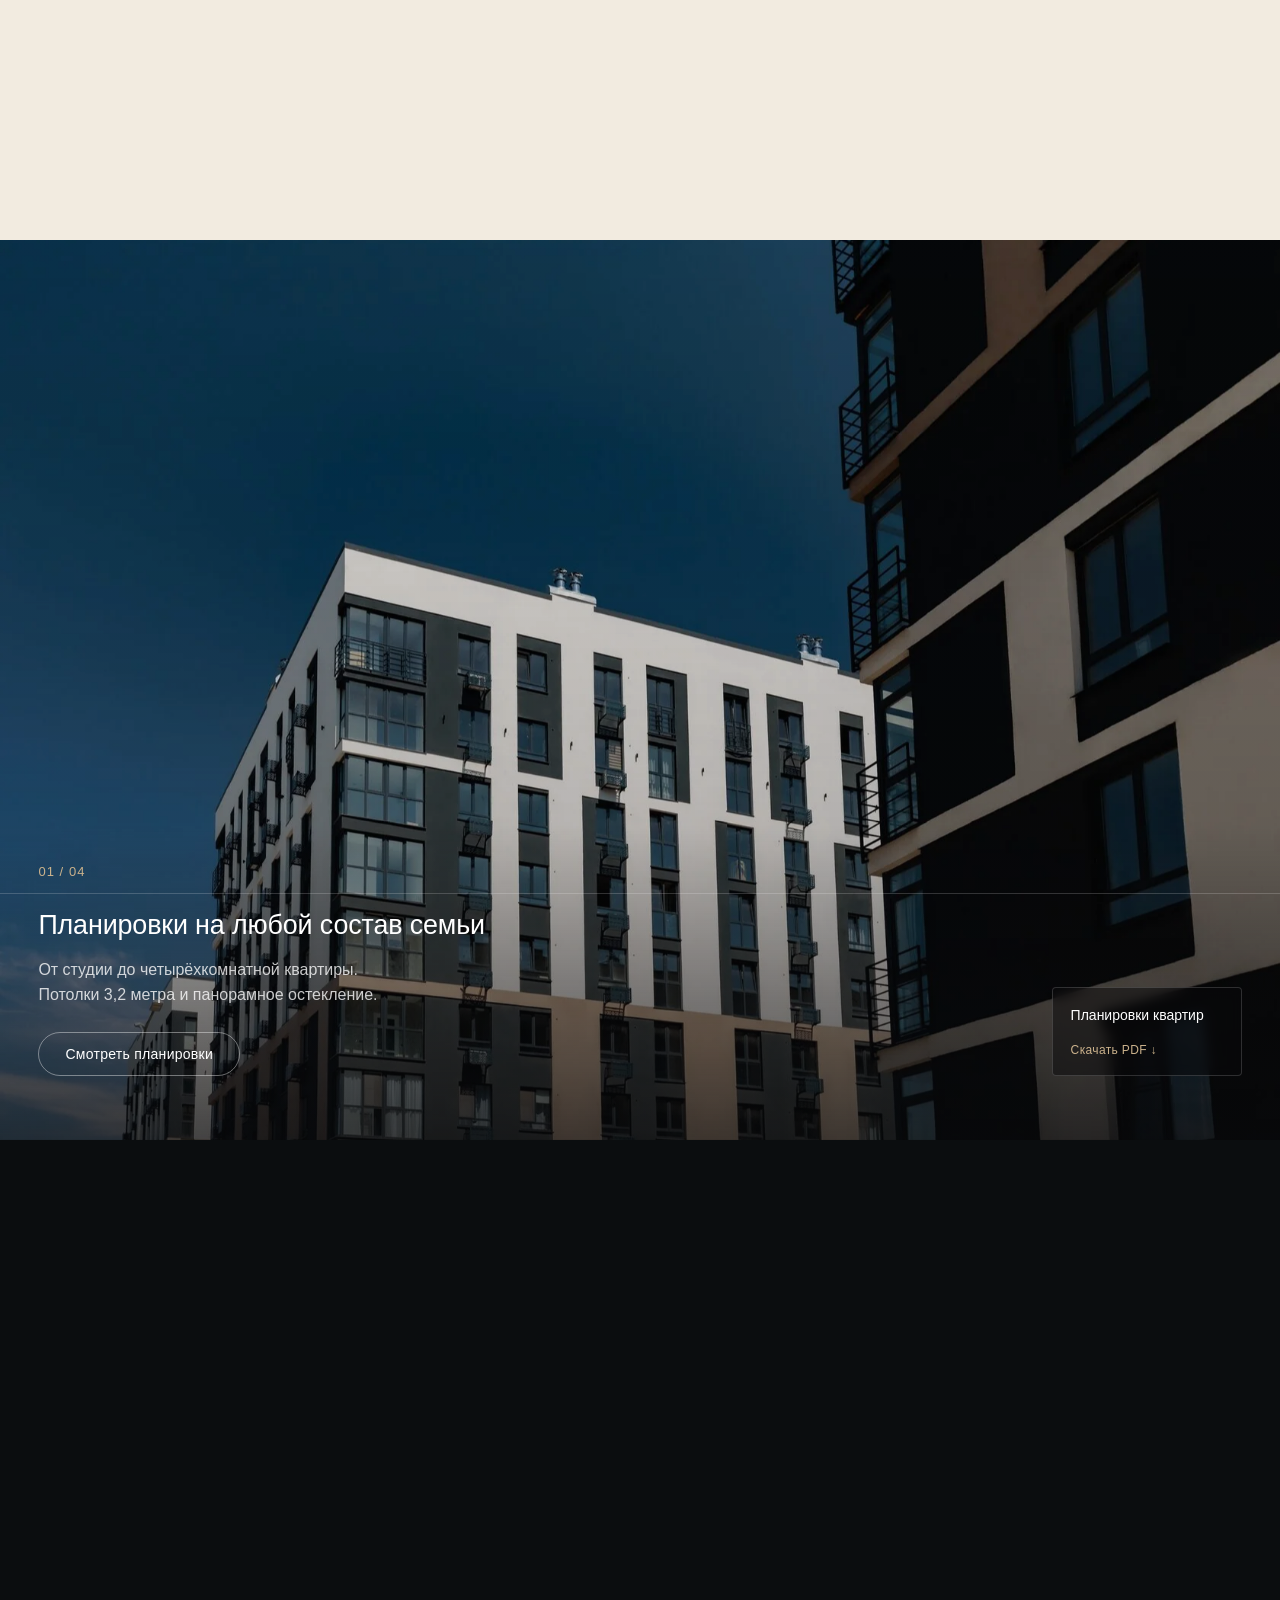
==== commit a910c61d: "Update real ЖК Новый photos, add two GSAP/Lenis scroll showcases - Replace stock images in index.htm" ====
--- a/index.html
+++ b/index.html
@@ -13,7 +13,7 @@
 
 <section class="hero">
   <div class="hero__media">
-    <img src="images/hero.webp" alt="ЖК Новый" class="hero__img">
+    <img src="images/hero.webp?v=2" alt="ЖК Новый" class="hero__img">
     <div class="hero__overlay"></div>
   </div>
 
@@ -49,7 +49,7 @@
     </a>
 
     <div class="header__group header__group--right reveal" style="--reveal-delay: 0.05s">
-      <a href="tel:+79999999999" class="header__phone">+7 (999) 999-99-99</a>
+      <a href="tel:+78442204413" class="header__phone">+7 (844) 220-44-13</a>
       <a href="#callback" class="header__link header__link--callback">Обратный звонок</a>
     </div>
   </header>
@@ -64,22 +64,22 @@
 
     <div class="editorial__moment" data-moment="0">
       <div class="editorial__media editorial__media--a">
-        <img src="images/scene-apartments.webp" alt="Фасад ЖК Новый" class="editorial__img">
+        <img src="images/scene-apartments.webp?v=2" alt="Фасад ЖК Новый" class="editorial__img">
       </div>
       <div class="editorial__media editorial__media--b">
-        <img src="images/scene-location.webp" alt="Комплекс ЖК Новый" class="editorial__img">
+        <img src="images/scene-location.webp?v=2" alt="Комплекс ЖК Новый" class="editorial__img">
       </div>
-      <p class="editorial__text editorial__text--center">Фасад собран из тёплого камня и тёмного металла — глубокие лоджии дарят каждой квартире собственный кадр города.</p>
+      <p class="editorial__text editorial__text--center">ЖК Новый стоит на первой и второй береговой линии Волги — панорамные окна и высокие потолки дарят каждой квартире собственный вид на реку и город.</p>
     </div>
 
     <div class="editorial__moment" data-moment="1">
       <div class="editorial__media editorial__media--a">
-        <img src="images/scene-courtyard.webp" alt="Двор ЖК Новый" class="editorial__img">
+        <img src="images/scene-courtyard.webp?v=2" alt="Двор ЖК Новый" class="editorial__img">
       </div>
       <div class="editorial__media editorial__media--b">
-        <img src="images/scene-infrastructure.webp" alt="Лобби ЖК Новый" class="editorial__img">
+        <img src="images/scene-infrastructure.webp?v=2" alt="Лобби ЖК Новый" class="editorial__img">
       </div>
-      <p class="editorial__text editorial__text--left">Двор спроектирован как продолжение дома: закрытый периметр, разновысотное озеленение и маршруты, которые нигде не пересекаются с проездом машин.</p>
+      <p class="editorial__text editorial__text--center">Двор ЖК Новый — лучший двор Волгограда 2025 года: закрытая территория без машин, беседки с перголами, современные игровые зоны и видеонаблюдение для спокойствия всей семьи.</p>
     </div>
 
   </div>
@@ -90,16 +90,16 @@
 
     <div class="scenes__photos">
       <div class="scene-photo" data-scene="0">
-        <img src="images/scene-apartments.webp" alt="Фасад ЖК Новый" class="scene-photo__img">
+        <img src="images/scene-apartments.webp?v=2" alt="Фасад ЖК Новый" class="scene-photo__img">
       </div>
       <div class="scene-photo" data-scene="1">
-        <img src="images/scene-courtyard.webp" alt="Двор ЖК Новый" class="scene-photo__img">
+        <img src="images/scene-courtyard.webp?v=2" alt="Двор ЖК Новый" class="scene-photo__img">
       </div>
       <div class="scene-photo" data-scene="2">
-        <img src="images/scene-infrastructure.webp" alt="Лобби ЖК Новый" class="scene-photo__img">
+        <img src="images/scene-infrastructure.webp?v=2" alt="Лобби ЖК Новый" class="scene-photo__img">
       </div>
       <div class="scene-photo" data-scene="3">
-        <img src="images/scene-location.webp" alt="Вид на комплекс ЖК Новый" class="scene-photo__img">
+        <img src="images/scene-location.webp?v=2" alt="Вид на комплекс ЖК Новый" class="scene-photo__img">
       </div>
       <div class="scenes__photos-overlay"></div>
     </div>
--- a/css/style.css
+++ b/css/style.css
@@ -376,16 +376,16 @@
   text-align: center;
 }
 
-/* Enhanced layout: the two photos sit at different heights inside a tall
-   (240vh) relative box and simply scroll past at native speed — no
-   transform math, no pinning. The caption is position:sticky, so it
-   holds its place on screen while the photos travel past it on either
-   side, then scrolls away naturally once the moment's box ends and the
-   next one begins. */
+/* Enhanced layout: the two photos sit flush against the left/right edges
+   of the viewport, nearly level with one another, inside a tall relative
+   box that lets them scroll past at native speed — no transform math, no
+   pinning. The caption is position:sticky, so it holds its place centered
+   on screen while the photos travel past it on either side, then scrolls
+   away naturally once the moment's box ends and the next one begins. */
 @media (min-width: 860px) {
   .editorial__moment {
     position: relative;
-    min-height: 230vh;
+    min-height: 190vh;
   }
 
   .editorial__moment + .editorial__moment {
@@ -395,36 +395,32 @@
        and the next caption starts entering while the old one is still
        leaving. A full empty beat of cream between moments is also just
        how the reference breathes between sections. */
-    margin-top: 100vh;
+    margin-top: 80vh;
   }
 
   .editorial__media {
     position: absolute;
-    width: 36vw;
-    height: 82vh;
+    width: 38vw;
+    height: 76vh;
     box-shadow: 0 40px 80px -30px rgba(10, 8, 4, 0.4);
   }
 
   .editorial__media--a {
     left: 0;
-    top: 4vh;
+    top: 10vh;
   }
 
   .editorial__media--b {
     right: 0;
-    top: 108vh;
+    top: 7vh;
   }
 
   .editorial__text {
     position: sticky;
-    top: 42vh;
+    top: 38vh;
     z-index: 2;
-    width: min(620px, 40vw);
+    width: min(600px, 40vw);
     padding: 0;
-  }
-
-  .editorial__text--left {
-    margin: 0 auto;
   }
 }
 
